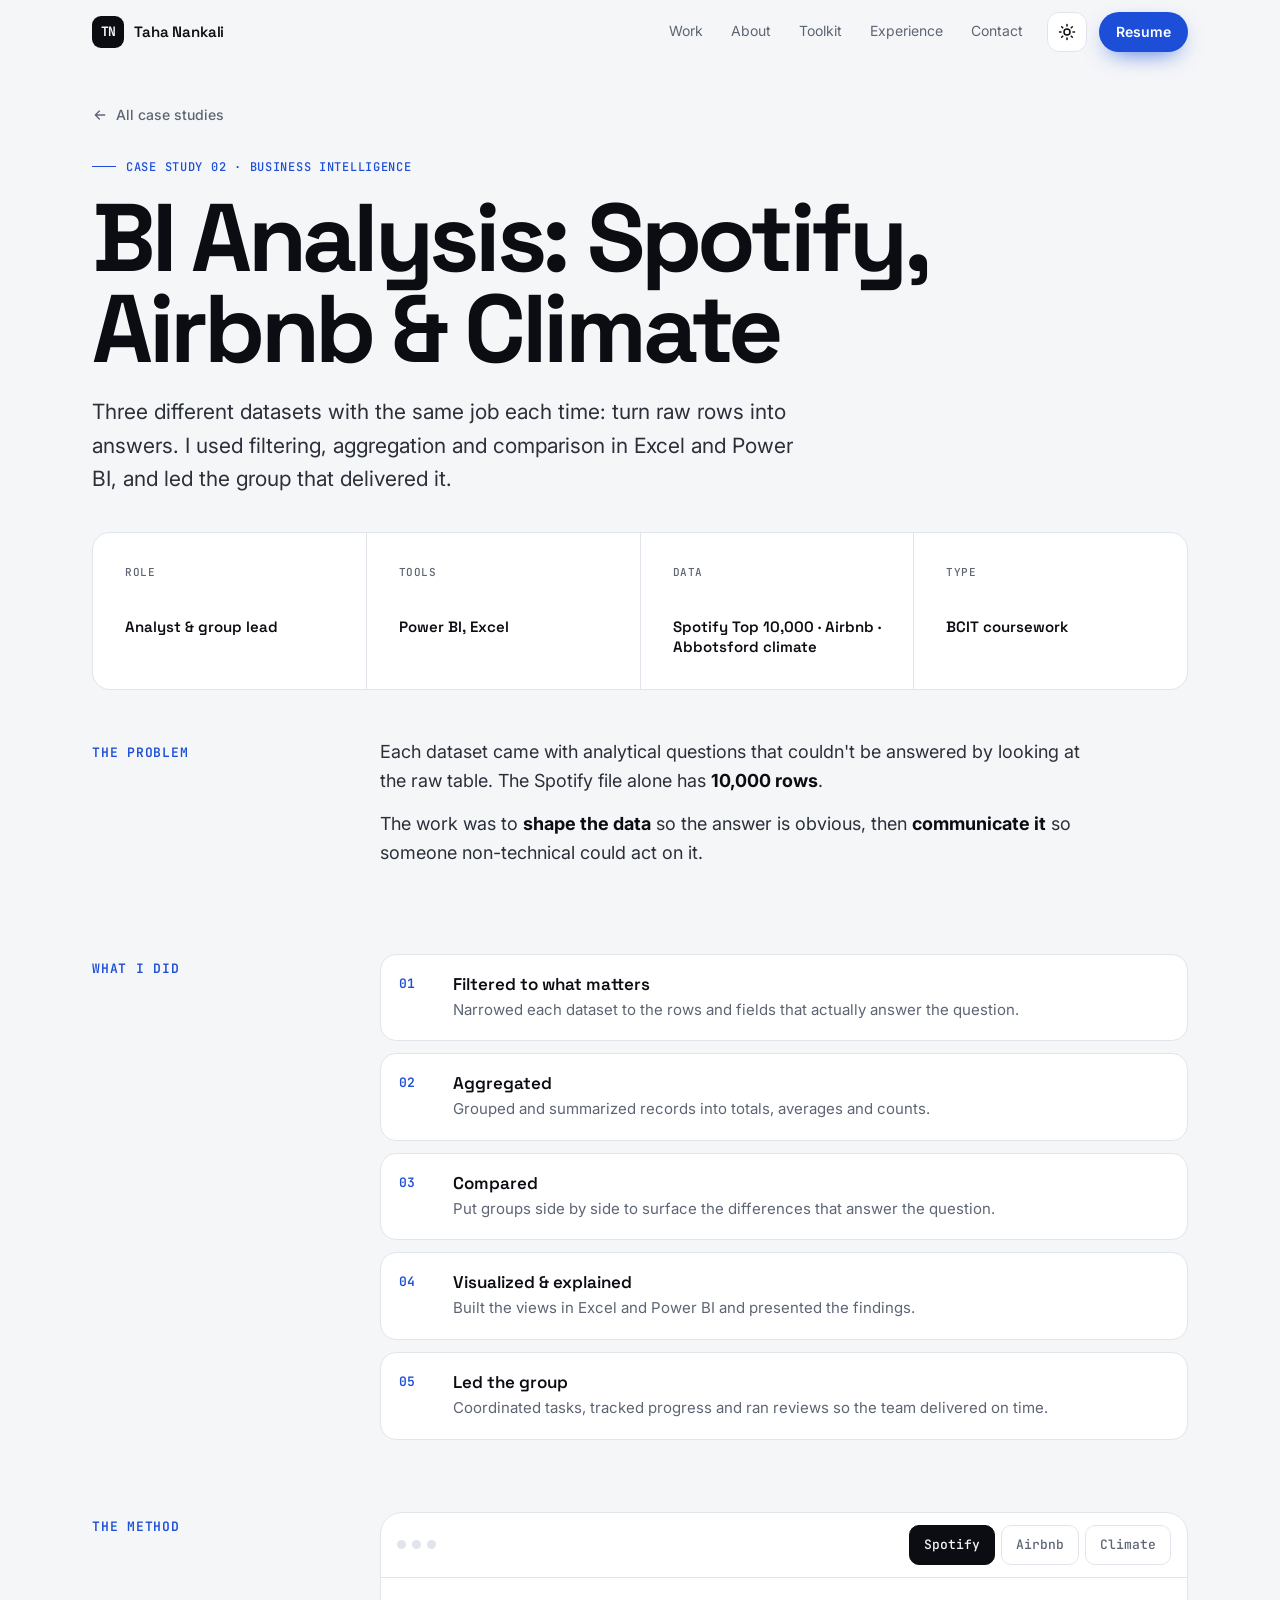
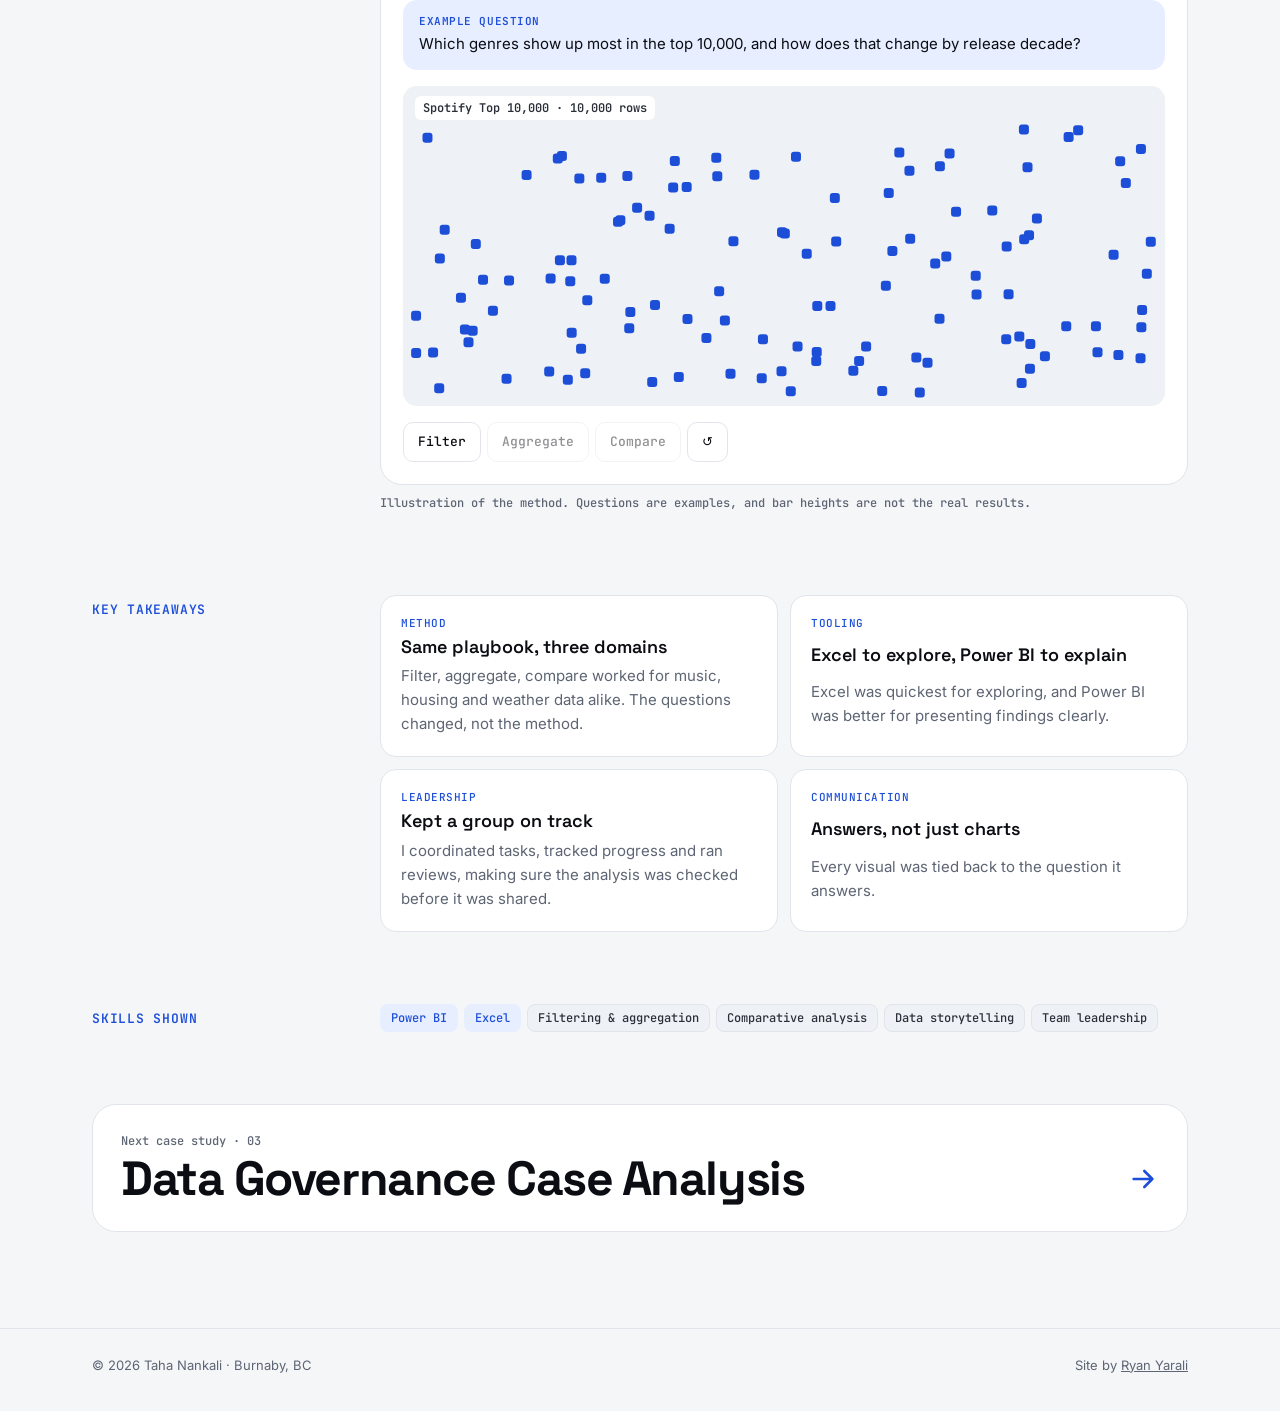
==== projects/bi-analysis.html @ 1b4237b8 "Taha Nankali portfolio: home, three case studies with interactive labs, light/dark theme" ====
<!doctype html>
<html lang="en">
<head>
<meta charset="utf-8">
<meta name="viewport" content="width=device-width, initial-scale=1, viewport-fit=cover">
<meta name="color-scheme" content="light dark">
<script>
  document.documentElement.classList.add('js');
  try { document.querySelector('meta[name="color-scheme"]').content = localStorage.getItem('color-scheme') ?? 'light dark'; } catch {}
</script>
<title>BI Analysis: Spotify, Airbnb &amp; Climate · Taha Nankali</title>
<meta name="description" content="Case study: answering analytical questions across Spotify Top 10,000, Airbnb and climate datasets with Excel and Power BI.">
<meta property="og:title" content="BI Analysis: Spotify, Airbnb &amp; Climate · Taha Nankali">
<meta property="og:description" content="Power BI + Excel case study: filter, aggregate, compare across three datasets.">
<meta name="theme-color" media="(prefers-color-scheme: light)" content="#f5f6f8">
<meta name="theme-color" media="(prefers-color-scheme: dark)" content="#090b10">
<link rel="icon" href="../favicon.svg" type="image/svg+xml">
<link rel="preconnect" href="https://fonts.googleapis.com">
<link rel="preconnect" href="https://fonts.gstatic.com" crossorigin>
<link href="https://fonts.googleapis.com/css2?family=Inter:wght@400;500;600&family=JetBrains+Mono:wght@400;500;600&family=Space+Grotesk:wght@500;600;700&display=swap" rel="stylesheet">
<link rel="stylesheet" href="../assets/css/site.css">
</head>
<body>
<a class="skip" href="#main">Skip to content</a>
<header class="nav">
  <div class="wrap">
    <a class="brand" href="../" aria-label="Taha Nankali, home"><span class="brand-mark">TN</span><span>Taha Nankali</span></a>
    <ul class="nav-links">
      <li><a href="../#work">Work</a></li><li><a href="../#about">About</a></li><li><a href="../#toolkit">Toolkit</a></li><li><a href="../#experience">Experience</a></li><li><a href="../#contact">Contact</a></li>
    </ul>
    <button class="icon-btn theme-toggle" type="button" aria-label="Switch between light and dark theme">
      <svg class="sun" viewBox="0 0 24 24" fill="none" stroke="currentColor" stroke-width="2" stroke-linecap="round" aria-hidden="true"><circle cx="12" cy="12" r="4"/><path d="M12 2v2M12 20v2M4.9 4.9l1.4 1.4M17.7 17.7l1.4 1.4M2 12h2M20 12h2M4.9 19.1l1.4-1.4M17.7 6.3l1.4-1.4"/></svg>
      <svg class="moon" viewBox="0 0 24 24" fill="none" stroke="currentColor" stroke-width="2" stroke-linecap="round" stroke-linejoin="round" aria-hidden="true"><path d="M20.5 14.5A8.5 8.5 0 0 1 9.5 3.5a8.5 8.5 0 1 0 11 11z"/></svg>
    </button>
    <a class="btn btn-primary btn-sm" href="../assets/Taha-Nankali-Resume.pdf" target="_blank" rel="noopener">Resume</a>
    <button class="icon-btn menu-btn" type="button" aria-expanded="false" aria-controls="mobile-menu" aria-label="Open menu"><span class="burger"><span></span><span></span></span></button>
  </div>
</header>
<nav class="mobile-menu" id="mobile-menu" aria-label="Mobile">
  <a href="../#work">Work <small>01</small></a><a href="../#about">About <small>02</small></a><a href="../#toolkit">Toolkit <small>03</small></a><a href="../#experience">Experience <small>04</small></a><a href="../#contact">Contact <small>05</small></a>
  <a class="btn btn-primary" href="../assets/Taha-Nankali-Resume.pdf" target="_blank" rel="noopener">Download resume</a>
</nav>

<main id="main">
  <section class="cs-hero">
    <div class="wrap">
      <a class="back" href="../#work"><svg viewBox="0 0 24 24" fill="none" stroke="currentColor" stroke-width="2" stroke-linecap="round" stroke-linejoin="round" aria-hidden="true"><path d="M19 12H5M11 18l-6-6 6-6"/></svg>All case studies</a>
      <div class="eyebrow" style="margin-top:28px">Case study 02 · Business intelligence</div>
      <h1>BI Analysis: Spotify, Airbnb &amp; Climate</h1>
      <p class="lead">Three different datasets with the same job each time: turn raw rows into answers. I used filtering, aggregation and comparison in Excel and Power BI, and led the group that delivered it.</p>
      <div class="meta">
        <div><div class="k">Role</div><div class="v">Analyst &amp; group lead</div></div>
        <div><div class="k">Tools</div><div class="v">Power BI, Excel</div></div>
        <div><div class="k">Data</div><div class="v">Spotify Top 10,000 · Airbnb · Abbotsford climate</div></div>
        <div><div class="k">Type</div><div class="v">BCIT coursework</div></div>
      </div>
    </div>
  </section>

  <div class="wrap cs-body">
    <div class="cs-block rv">
      <h2>The problem</h2>
      <div class="prose">
        <p>Each dataset came with analytical questions that couldn't be answered by looking at the raw table. The Spotify file alone has <strong>10,000 rows</strong>.</p>
        <p>The work was to <strong>shape the data</strong> so the answer is obvious, then <strong>communicate it</strong> so someone non-technical could act on it.</p>
      </div>
    </div>

    <div class="cs-block rv">
      <h2>What I did</h2>
      <ol class="did">
        <li><div><b>Filtered to what matters</b><span>Narrowed each dataset to the rows and fields that actually answer the question.</span></div></li>
        <li><div><b>Aggregated</b><span>Grouped and summarized records into totals, averages and counts.</span></div></li>
        <li><div><b>Compared</b><span>Put groups side by side to surface the differences that answer the question.</span></div></li>
        <li><div><b>Visualized &amp; explained</b><span>Built the views in Excel and Power BI and presented the findings.</span></div></li>
        <li><div><b>Led the group</b><span>Coordinated tasks, tracked progress and ran reviews so the team delivered on time.</span></div></li>
      </ol>
    </div>

    <div class="cs-block rv">
      <h2>The method</h2>
      <div>
        <div class="lab">
          <div class="lab-bar">
            <span class="dots" aria-hidden="true"><i></i><i></i><i></i></span>
            <div class="seg" role="tablist" aria-label="Dataset">
              <button type="button" role="tab" aria-selected="true" data-ds="0">Spotify</button>
              <button type="button" role="tab" aria-selected="false" data-ds="1">Airbnb</button>
              <button type="button" role="tab" aria-selected="false" data-ds="2">Climate</button>
            </div>
          </div>
          <div class="lab-body">
            <div class="q" id="question" aria-live="polite"></div>
            <div class="dotfield" id="field" role="img" aria-label="Illustration of rows being filtered, aggregated into groups and compared">
              <span class="count" id="count"></span>
              <div class="lbls" id="lbls"></div>
            </div>
            <div style="display:flex;justify-content:space-between;gap:12px;flex-wrap:wrap;align-items:center">
              <div class="seg" role="group" aria-label="Operation">
                <button type="button" data-op="filter">Filter</button>
                <button type="button" data-op="aggregate" disabled>Aggregate</button>
                <button type="button" data-op="compare" disabled>Compare</button>
                <button type="button" data-op="reset" aria-label="Reset">↺</button>
              </div>
              <div class="legend" id="legend" hidden><span><i></i><span id="lg-a"></span></span><span><i class="b"></i><span id="lg-b"></span></span></div>
            </div>
          </div>
        </div>
        <p class="caption">Illustration of the method. Questions are examples, and bar heights are not the real results.</p>
      </div>
    </div>

    <div class="cs-block rv">
      <h2>Key takeaways</h2>
      <div class="findings">
        <div class="finding"><span class="k">Method</span><b>Same playbook, three domains</b><span>Filter, aggregate, compare worked for music, housing and weather data alike. The questions changed, not the method.</span></div>
        <div class="finding"><span class="k">Tooling</span><b>Excel to explore, Power BI to explain</b><span>Excel was quickest for exploring, and Power BI was better for presenting findings clearly.</span></div>
        <div class="finding"><span class="k">Leadership</span><b>Kept a group on track</b><span>I coordinated tasks, tracked progress and ran reviews, making sure the analysis was checked before it was shared.</span></div>
        <div class="finding"><span class="k">Communication</span><b>Answers, not just charts</b><span>Every visual was tied back to the question it answers.</span></div>
      </div>
    </div>

    <!-- Screenshots: drop images in assets/img/ and uncomment.
    <div class="cs-block rv">
      <h2>Visuals</h2>
      <div class="gallery">
        <figure><img src="../assets/img/bi-spotify.png" alt="Power BI report page for the Spotify dataset" loading="lazy" width="1600" height="1000"><figcaption>Spotify Top 10,000 · Power BI</figcaption></figure>
      </div>
    </div> -->

    <div class="cs-block rv">
      <h2>Skills shown</h2>
      <ul class="chips"><li class="chip acc">Power BI</li><li class="chip acc">Excel</li><li class="chip">Filtering &amp; aggregation</li><li class="chip">Comparative analysis</li><li class="chip">Data storytelling</li><li class="chip">Team leadership</li></ul>
    </div>

    <a class="next rv" href="data-governance.html">
      <span class="k">Next case study · 03</span>
      <b>Data Governance Case Analysis <svg viewBox="0 0 24 24" fill="none" stroke="currentColor" stroke-width="2" stroke-linecap="round" stroke-linejoin="round" aria-hidden="true"><path d="M5 12h14M13 6l6 6-6 6"/></svg></b>
    </a>
  </div>
</main>

<footer class="foot">
  <div class="wrap"><span>© <span data-year>2026</span> Taha Nankali · Burnaby, BC</span><span>Site by <a href="https://ryanyarali.com" target="_blank" rel="noopener">Ryan Yarali</a></span></div>
</footer>
<div class="toast" role="status" aria-live="polite"></div>
<script src="../assets/js/site.js" defer></script>
<script src="../assets/js/lab-bi.js" defer></script>
</body>
</html>
---- assets/css/site.css ----
/* ============================================================
   Taha Nankali — portfolio
   Tokens use light-dark(); the theme toggle only rewrites
   <meta name="color-scheme">, which the :root rules below follow.
   ============================================================ */

:root {
  color-scheme: light dark;
  &:has(> head > meta[name="color-scheme"][content="dark"]) { color-scheme: dark; }
  &:has(> head > meta[name="color-scheme"][content="light"]) { color-scheme: light; }

  --bg:        light-dark(#f5f6f8, #090b10);
  --surface:   light-dark(#ffffff, #10131a);
  --surface-2: light-dark(#eef1f5, #161a23);
  --line:      light-dark(#e1e5eb, #222836);
  --ink:       light-dark(#0b0d12, #eef1f6);
  --ink-2:     light-dark(#2a2f3a, #c9cfda);
  --mute:      light-dark(#5d6574, #8b94a6);
  --acc:       light-dark(#1d4ed8, #5b9dff);
  --acc-2:     light-dark(#3b82f6, #8fbaff);
  --acc-soft:  light-dark(#e7eeff, #111f3a);
  --acc-ink:   light-dark(#ffffff, #05101f);
  --good:      light-dark(#15803d, #4ade80);
  --good-soft: light-dark(#e8f7ee, #0f2a1a);
  --bad:       light-dark(#c9353b, #ff7b7b);
  --bad-soft:  light-dark(#fdecec, #2d1416);
  --shadow:    light-dark(0 1px 2px rgb(16 24 40 / .05), 0 1px 2px rgb(0 0 0 / .4));
  --shadow-lg: light-dark(0 24px 60px -24px rgb(16 24 40 / .25), 0 24px 60px -24px rgb(0 0 0 / .7));

  --f-display: "Space Grotesk", "Inter", system-ui, sans-serif;
  --f-body: "Inter", system-ui, sans-serif;
  --f-mono: "JetBrains Mono", ui-monospace, SFMono-Regular, Menlo, monospace;

  --gutter: 16px;
  --max: 1160px;
  --radius: 18px;
  --ease: cubic-bezier(.2, .8, .2, 1);
  --nav-h: 64px;
}
@media (min-width: 760px) { :root { --gutter: 32px; } }

/* Reduced motion: each animation can opt into a calmer version via --animation-reduced */
@property --animation-reduced { syntax: "*"; inherits: false; initial-value: none; }
@media (prefers-reduced-motion: reduce) {
  * { animation: var(--animation-reduced) !important; }
}

*, *::before, *::after { box-sizing: border-box; }
html { -webkit-text-size-adjust: 100%; scroll-padding-top: calc(var(--nav-h) + 16px); }
@media (prefers-reduced-motion: no-preference) { html { scroll-behavior: smooth; } }
body {
  margin: 0; background: var(--bg); color: var(--ink);
  font: 400 16px/1.6 var(--f-body);
  -webkit-font-smoothing: antialiased; text-rendering: optimizeLegibility;
  overflow-x: clip;
}
img, svg { display: block; max-width: 100%; }
a { color: inherit; }
button { font: inherit; color: inherit; }
:focus-visible { outline: 2px solid var(--acc); outline-offset: 3px; border-radius: 6px; }
::selection { background: var(--acc); color: var(--acc-ink); }
.sr-only { position: absolute; width: 1px; height: 1px; overflow: hidden; clip-path: inset(50%); white-space: nowrap; }
.skip { position: absolute; left: 16px; top: -60px; z-index: 200; padding: 10px 16px; border-radius: 10px; background: var(--acc); color: var(--acc-ink); font-weight: 600; text-decoration: none; }
.skip:focus { top: 12px; }

.wrap { width: 100%; max-width: var(--max); margin-inline: auto; padding-inline: var(--gutter); }
.mono { font-family: var(--f-mono); }

/* ---------- Nav ---------- */
.nav {
  position: sticky; top: 0; z-index: 100; height: var(--nav-h);
  background: color-mix(in srgb, var(--bg) 78%, transparent);
  -webkit-backdrop-filter: saturate(1.4) blur(14px); backdrop-filter: saturate(1.4) blur(14px);
  border-bottom: 1px solid transparent; transition: border-color .3s;
}
.nav.scrolled { border-bottom-color: var(--line); }
.nav .wrap { height: 100%; display: flex; align-items: center; gap: 12px; }
.brand { display: flex; align-items: center; gap: 10px; text-decoration: none; font: 600 15px var(--f-display); letter-spacing: -.01em; margin-right: auto; }
.brand-mark { width: 32px; height: 32px; border-radius: 9px; display: grid; place-items: center; background: var(--ink); color: var(--bg); font: 700 13px var(--f-mono); letter-spacing: -.04em; }
.nav-links { display: none; gap: 4px; list-style: none; margin: 0; padding: 0; }
.nav-links a { display: block; padding: 8px 12px; border-radius: 10px; text-decoration: none; font-size: 14px; color: var(--mute); transition: color .2s, background .2s; }
.nav-links a:hover, .nav-links a.active { color: var(--ink); background: var(--surface-2); }
@media (min-width: 900px) { .nav-links { display: flex; } }

.icon-btn { width: 40px; height: 40px; border-radius: 12px; border: 1px solid var(--line); background: var(--surface); display: grid; place-items: center; cursor: pointer; transition: background .2s, border-color .2s, transform .15s; }
.icon-btn:hover { background: var(--surface-2); }
.icon-btn:active { transform: scale(.94); }
.icon-btn svg { width: 18px; height: 18px; }
/* Theme toggle: show the icon of the scheme currently rendered */
.theme-toggle .moon { display: none; }
@media (prefers-color-scheme: dark) {
  :root:not(:has(> head > meta[name="color-scheme"][content="light"])) .theme-toggle .sun { display: none; }
  :root:not(:has(> head > meta[name="color-scheme"][content="light"])) .theme-toggle .moon { display: block; }
}
:root:has(> head > meta[name="color-scheme"][content="dark"]) .theme-toggle .sun { display: none; }
:root:has(> head > meta[name="color-scheme"][content="dark"]) .theme-toggle .moon { display: block; }

.menu-btn { display: grid; }
@media (min-width: 900px) { .menu-btn { display: none; } }
.menu-btn .burger { display: grid; gap: 4px; }
.menu-btn .burger span { display: block; width: 16px; height: 1.5px; background: currentColor; border-radius: 2px; transition: transform .35s var(--ease); }
.nav[data-open] .menu-btn .burger span:first-child { transform: translateY(2.75px) rotate(45deg); }
.nav[data-open] .menu-btn .burger span:last-child { transform: translateY(-2.75px) rotate(-45deg); }

.mobile-menu {
  position: fixed; inset: var(--nav-h) 0 0 0; z-index: 99; background: var(--bg);
  padding: 24px var(--gutter) 40px; display: flex; flex-direction: column; gap: 4px;
  opacity: 0; visibility: hidden; transform: translateY(-8px);
  transition: opacity .3s var(--ease), transform .35s var(--ease), visibility 0s .35s;
}
.nav[data-open] + .mobile-menu { opacity: 1; visibility: visible; transform: none; transition: opacity .3s var(--ease), transform .35s var(--ease); }
.mobile-menu a { font: 600 34px/1.15 var(--f-display); letter-spacing: -.02em; text-decoration: none; padding: 8px 0; border-bottom: 1px solid var(--line); display: flex; justify-content: space-between; align-items: baseline; }
.mobile-menu a small { font: 500 12px var(--f-mono); color: var(--mute); }
.mobile-menu .btn { margin-top: 24px; font: 600 16px var(--f-body); justify-content: center; border-bottom: 0; }
@media (min-width: 900px) { .mobile-menu { display: none; } }

/* ---------- Buttons & chips ---------- */
.btn {
  display: inline-flex; align-items: center; justify-content: center; gap: 8px;
  min-height: 48px; padding: 0 20px; border-radius: 999px; border: 1px solid transparent;
  font: 600 15px var(--f-body); text-decoration: none; cursor: pointer; white-space: nowrap;
  transition: transform .2s var(--ease), background .2s, border-color .2s, box-shadow .3s;
}
.btn:active { transform: scale(.97); }
.btn svg { width: 16px; height: 16px; transition: transform .3s var(--ease); }
.btn:hover svg { transform: translateX(3px); }
.btn-primary { background: var(--acc); color: var(--acc-ink); box-shadow: 0 8px 24px -10px var(--acc); }
.btn-primary:hover { box-shadow: 0 12px 30px -10px var(--acc); }
.btn-ghost { background: var(--surface); border-color: var(--line); color: var(--ink); }
.btn-ghost:hover { border-color: var(--ink-2); }
.btn-sm { min-height: 40px; padding: 0 16px; font-size: 14px; }
.nav .btn-sm { display: none; }
@media (min-width: 560px) { .nav .btn-sm { display: inline-flex; } }

.chips { display: flex; flex-wrap: wrap; gap: 6px; list-style: none; margin: 0; padding: 0; }
.chip { font: 500 12px/1 var(--f-mono); padding: 7px 10px; border-radius: 8px; background: var(--surface-2); color: var(--ink-2); border: 1px solid var(--line); }
.chip.acc { background: var(--acc-soft); color: var(--acc); border-color: transparent; }

.pill { display: inline-flex; align-items: center; gap: 8px; padding: 6px 12px 6px 10px; border-radius: 999px; border: 1px solid var(--line); background: var(--surface); font: 500 13px var(--f-body); color: var(--ink-2); }
.pulse { width: 8px; height: 8px; border-radius: 50%; background: var(--good); box-shadow: 0 0 0 0 color-mix(in srgb, var(--good) 60%, transparent); animation: pulse 2s infinite; }
@keyframes pulse { to { box-shadow: 0 0 0 9px transparent; } }

/* ---------- Sections ---------- */
section { position: relative; }
.section { padding-block: 88px; }
@media (min-width: 760px) { .section { padding-block: 128px; } }
.sec-head { display: grid; gap: 14px; margin-bottom: 40px; }
@media (min-width: 900px) { .sec-head { grid-template-columns: 1fr 1.4fr; align-items: end; margin-bottom: 56px; } }
.eyebrow { font: 500 12px var(--f-mono); color: var(--acc); letter-spacing: .06em; text-transform: uppercase; display: flex; gap: 10px; align-items: center; }
.eyebrow::before { content: ""; width: 24px; height: 1px; background: currentColor; }
h2.title { margin: 6px 0 0; font: 700 clamp(36px, 8.5vw, 72px)/.95 var(--f-display); letter-spacing: -.04em; }
.sec-head p { margin: 0; color: var(--mute); max-width: 52ch; font-size: 17px; }

/* Reveal on scroll (JS adds .in). Uses an animation (not a transition)
   so elements keep their own hover transitions afterwards. */
.js .rv:not(.in) { opacity: 0; }
.rv.in { animation: reveal .9s var(--ease) backwards; animation-delay: calc(var(--d, 0) * 90ms); --animation-reduced: fade-in .3s backwards; }
@keyframes reveal { from { opacity: 0; translate: 0 22px; } }

/* ---------- Hero ---------- */
.hero { padding-top: 48px; padding-bottom: 40px; overflow: clip; }
@media (min-width: 760px) { .hero { padding-top: 72px; } }
.hero-bg { position: absolute; inset: 0; z-index: -1; pointer-events: none; }
.hero-bg .grid {
  position: absolute; inset: 0;
  background-image: linear-gradient(var(--line) 1px, transparent 1px), linear-gradient(90deg, var(--line) 1px, transparent 1px);
  background-size: 56px 56px; opacity: .55;
  mask-image: radial-gradient(ellipse 70% 60% at 70% 30%, #000 20%, transparent 75%);
}
.hero-bg .glow {
  position: absolute; width: 560px; height: 560px; left: var(--gx, 70%); top: var(--gy, 20%); translate: -50% -50%;
  border-radius: 50%; background: radial-gradient(circle, color-mix(in srgb, var(--acc) 26%, transparent), transparent 65%);
  filter: blur(10px); transition: left .8s var(--ease), top .8s var(--ease);
}
.hero-grid { display: grid; gap: 40px; align-items: center; }
@media (min-width: 1000px) { .hero-grid { grid-template-columns: 1.35fr 1fr; gap: 48px; } }
.hero h1 { margin: 22px 0 0; font: 700 clamp(68px, 19vw, 168px)/.84 var(--f-display); letter-spacing: -.055em; }
.hero h1 .ln { display: block; overflow: clip; padding-bottom: .05em; }
.hero h1 .ch { display: inline-block; translate: 0 105%; animation: rise 1s var(--ease) forwards; animation-delay: calc(120ms + var(--i) * 45ms); --animation-reduced: fade-in .4s forwards; }
.hero h1 .ln + .ln { color: transparent; -webkit-text-stroke: 1.5px var(--ink); }
@media (min-width: 760px) { .hero h1 .ln + .ln { -webkit-text-stroke-width: 2px; } }
@keyframes rise { to { translate: 0 0; } }
@keyframes fade-in { from { opacity: 0; translate: 0 0; } to { opacity: 1; translate: 0 0; } }
.hero-role { margin: 26px 0 0; font: 600 clamp(20px, 5vw, 28px)/1.2 var(--f-display); letter-spacing: -.02em; }
.hero-role .acc { color: var(--acc); }
.hero-sub { margin: 10px 0 0; color: var(--mute); max-width: 46ch; font-size: 17px; }
.hero-cta { display: flex; gap: 10px; flex-wrap: wrap; margin-top: 28px; }
.hero-cta .btn { flex: 1 1 auto; }
@media (min-width: 560px) { .hero-cta .btn { flex: 0 0 auto; } }
.fade-up { opacity: 0; animation: fade-up .9s var(--ease) forwards; animation-delay: var(--delay, .7s); --animation-reduced: fade-in .4s forwards; }
@keyframes fade-up { from { opacity: 0; translate: 0 14px; } to { opacity: 1; translate: 0 0; } }

/* Scroll-linked drift on the name (progressive enhancement) */
@supports (animation-timeline: scroll()) {
  @media (prefers-reduced-motion: no-preference) {
    .hero h1 { animation: drift linear both; animation-timeline: scroll(root); animation-range: 0 90vh; }
    @keyframes drift { to { translate: 0 -60px; opacity: .25; } }
  }
}

/* Hero mini dashboard (A) */
.dash {
  position: relative; background: var(--surface); border: 1px solid var(--line); border-radius: 22px;
  padding: 16px; box-shadow: var(--shadow-lg); display: grid; gap: 12px;
}
.dash-top { display: flex; justify-content: space-between; align-items: center; font: 500 12px var(--f-mono); color: var(--mute); }
.dash-top .dots { display: flex; gap: 6px; }
.dash-top .dots i { width: 9px; height: 9px; border-radius: 50%; background: var(--line); }
.dash-row { display: grid; grid-template-columns: 1fr 1fr; gap: 12px; }
.tile { background: var(--surface-2); border-radius: 14px; padding: 12px 14px; position: relative; overflow: hidden; }
.tile .k { font: 500 11px var(--f-mono); color: var(--mute); text-transform: uppercase; letter-spacing: .04em; }
.tile .v { font: 700 28px/1.1 var(--f-display); letter-spacing: -.03em; margin-top: 4px; }
.tile .v small { font-size: 16px; color: var(--acc); }
.spark { position: absolute; right: 10px; top: 12px; width: 52px; height: 20px; }
.spark path { fill: none; stroke: var(--acc); stroke-width: 2; stroke-linecap: round; stroke-dasharray: 90; stroke-dashoffset: 90; }
.in .spark path, .spark.in path { transition: stroke-dashoffset 1.4s .4s var(--ease); stroke-dashoffset: 0; }
.dash-chart { background: var(--surface-2); border-radius: 14px; padding: 12px 14px; }
.dash-chart .k { font: 500 11px var(--f-mono); color: var(--mute); text-transform: uppercase; letter-spacing: .04em; display: flex; justify-content: space-between; }
.bars { display: flex; align-items: flex-end; gap: 6px; height: 92px; margin-top: 10px; }
.bars i { flex: 1; height: 4%; border-radius: 5px 5px 2px 2px; background: color-mix(in srgb, var(--acc) 30%, var(--surface-2)); transition: height 1s var(--ease), background .3s; transition-delay: calc(var(--n) * 70ms + 300ms); }
.bars i:first-child { background: var(--acc); }
.in .bars i { height: var(--h); }
.bars i:hover { background: var(--acc-2); }
@media (max-width: 999px) { .dash { max-width: 460px; } }
@media (prefers-reduced-motion: no-preference) { @media (min-width: 1000px) { .dash { animation: fade-up .9s var(--ease) var(--delay) forwards, float 7s ease-in-out 2s infinite; } } }
@keyframes float { 50% { translate: 0 -10px; } }

/* KPI strip */
.kpis { display: grid; grid-template-columns: repeat(2, 1fr); gap: 1px; background: var(--line); border: 1px solid var(--line); border-radius: var(--radius); overflow: hidden; margin-top: 56px; }
@media (min-width: 760px) { .kpis { grid-template-columns: repeat(4, 1fr); margin-top: 72px; } }
.kpi { background: var(--surface); padding: 18px 16px; }
@media (min-width: 760px) { .kpi { padding: 24px; } }
.kpi .v { font: 700 clamp(32px, 7vw, 48px)/1 var(--f-display); letter-spacing: -.04em; font-variant-numeric: tabular-nums; }
.kpi .v small { font-size: .55em; color: var(--acc); margin-left: 2px; }
.kpi .l { color: var(--mute); font-size: 13px; margin-top: 8px; }

/* Marquee */
.marquee { border-block: 1px solid var(--line); background: var(--surface); overflow: clip; padding-block: 18px; }
.marquee-track { display: flex; width: max-content; animation: marquee 36s linear infinite; --animation-reduced: none; }
.marquee:hover .marquee-track { animation-play-state: paused; }
.marquee ul { display: flex; gap: 40px; padding: 0 20px; margin: 0; list-style: none; font: 500 clamp(18px, 4vw, 24px) var(--f-display); letter-spacing: -.01em; color: var(--ink-2); }
.marquee li { display: flex; align-items: center; gap: 40px; white-space: nowrap; }
.marquee li::after { content: ""; width: 7px; height: 7px; border-radius: 2px; background: var(--acc); rotate: 45deg; }
@keyframes marquee { to { translate: -50% 0; } }

/* ---------- About ---------- */
.about-grid { display: grid; gap: 40px; }
@media (min-width: 900px) { .about-grid { grid-template-columns: 1fr 2fr; gap: 64px; } }
.statement { margin: 0; font: 500 clamp(26px, 5.4vw, 46px)/1.18 var(--f-display); letter-spacing: -.025em; }
.statement .w { opacity: .16; transition: opacity .3s; }
.statement .w.on { opacity: 1; }
.statement .hl { color: var(--acc); }
.facts { display: grid; gap: 12px; margin-top: 40px; }
@media (min-width: 560px) { .facts { grid-template-columns: repeat(3, 1fr); } }
.fact { padding: 18px; border: 1px solid var(--line); border-radius: 16px; background: var(--surface); }
.fact .k { font: 500 11px var(--f-mono); text-transform: uppercase; letter-spacing: .05em; color: var(--mute); }
.fact .v { font: 600 17px/1.3 var(--f-display); margin-top: 6px; }
.about-aside { display: grid; gap: 16px; align-content: start; }
.portrait {
  aspect-ratio: 4 / 5; border-radius: 22px; overflow: hidden; position: relative;
  background: radial-gradient(120% 90% at 20% 10%, color-mix(in srgb, var(--acc) 35%, var(--surface-2)), var(--surface-2) 60%);
  border: 1px solid var(--line); display: grid; place-items: center; max-width: 360px;
}
.portrait img { width: 100%; height: 100%; object-fit: cover; }
.portrait .mono-mark { font: 700 96px/1 var(--f-display); letter-spacing: -.06em; color: var(--ink); opacity: .9; }
.portrait .tag { position: absolute; left: 12px; bottom: 12px; right: 12px; display: flex; justify-content: space-between; font: 500 11px var(--f-mono); color: var(--ink-2); background: color-mix(in srgb, var(--surface) 80%, transparent); -webkit-backdrop-filter: blur(8px); backdrop-filter: blur(8px); padding: 8px 10px; border-radius: 10px; }

/* ---------- Work ---------- */
.projects { display: grid; gap: 20px; }
.project {
  display: grid; gap: 0; border: 1px solid var(--line); border-radius: 24px; background: var(--surface);
  overflow: hidden; text-decoration: none; color: inherit; position: relative;
  transition: border-color .3s, box-shadow .4s var(--ease), translate .4s var(--ease);
}
@media (hover: hover) { .project:hover { border-color: color-mix(in srgb, var(--acc) 50%, var(--line)); box-shadow: var(--shadow-lg); translate: 0 -4px; } }
@media (min-width: 900px) { .project { grid-template-columns: 1.1fr 1fr; min-height: 440px; } .project:nth-child(even) .stage { order: 2; } }
.stage {
  position: relative; display: grid; place-items: center; padding: 32px 20px; min-height: 300px; overflow: hidden;
  background: radial-gradient(90% 80% at 50% 0%, color-mix(in srgb, var(--acc) 16%, var(--surface-2)), var(--surface-2) 70%);
  perspective: 1000px;
}
.device {
  width: min(100%, 420px); border-radius: 14px; background: var(--surface); border: 1px solid var(--line);
  box-shadow: var(--shadow-lg); overflow: hidden;
  transform: rotateX(var(--rx, 0deg)) rotateY(var(--ry, 0deg)); transition: transform .6s var(--ease);
}
.device-bar { display: flex; gap: 6px; padding: 10px 12px; border-bottom: 1px solid var(--line); align-items: center; }
.device-bar i { width: 8px; height: 8px; border-radius: 50%; background: var(--line); }
.device-bar span { margin-left: 8px; font: 500 11px var(--f-mono); color: var(--mute); overflow: hidden; text-overflow: ellipsis; white-space: nowrap; }
.device-body { padding: 14px; font: 500 11px var(--f-mono); }
.project-copy { padding: 24px 20px 26px; display: flex; flex-direction: column; gap: 14px; }
@media (min-width: 900px) { .project-copy { padding: 40px; justify-content: center; } }
.project .num { font: 500 12px var(--f-mono); color: var(--mute); display: flex; justify-content: space-between; }
.project h3 { margin: 0; font: 700 clamp(26px, 5vw, 36px)/1.05 var(--f-display); letter-spacing: -.03em; }
.project p { margin: 0; color: var(--mute); }
.project .more { margin-top: 6px; font-weight: 600; color: var(--acc); display: inline-flex; align-items: center; gap: 8px; }
.project .more svg { width: 16px; height: 16px; transition: translate .3s var(--ease); }
.project:hover .more svg { translate: 4px 0; }

/* Mini visuals inside the device mockups */
.mini-table { display: grid; gap: 4px; }
.mini-table div { display: grid; grid-template-columns: 1.1fr 1fr .8fr; gap: 6px; padding: 6px 8px; border-radius: 6px; background: var(--surface-2); color: var(--ink-2); transition: background .5s, color .5s; transition-delay: calc(var(--n) * 120ms); }
.mini-table div.h { background: transparent; color: var(--mute); }
.mini-table .bad { color: var(--bad); font-weight: 700; }
.project.in .mini-table div.dirty { background: var(--bad-soft); }
.mini-meter { margin-top: 10px; display: flex; align-items: center; gap: 8px; color: var(--mute); }
.mini-meter b { flex: 1; height: 6px; border-radius: 3px; background: var(--line); overflow: hidden; }
.mini-meter b i { display: block; height: 100%; width: 10%; background: var(--bad); transition: width 1.6s .6s var(--ease); }
.project.in .mini-meter b i { width: 62%; }
.mini-bi { display: grid; grid-template-columns: repeat(3, 1fr); gap: 8px; }
.mini-bi .t { background: var(--surface-2); border-radius: 8px; padding: 8px; }
.mini-bi .t b { display: block; font: 700 16px var(--f-display); color: var(--ink); }
.mini-bi .chart { grid-column: 1 / -1; display: flex; align-items: flex-end; gap: 5px; height: 110px; background: var(--surface-2); border-radius: 8px; padding: 10px; }
.mini-bi .chart i { flex: 1; height: 5%; background: var(--acc); border-radius: 3px 3px 0 0; opacity: .85; transition: height 1s var(--ease); transition-delay: calc(var(--n) * 60ms + 200ms); }
.mini-bi .chart i:nth-child(3n) { background: var(--ink-2); opacity: .5; }
.project.in .mini-bi .chart i { height: var(--h); }
.mini-raci { display: grid; grid-template-columns: 1.6fr repeat(4, 1fr); gap: 4px; text-align: center; }
.mini-raci span { padding: 7px 0; border-radius: 6px; background: var(--surface-2); }
.mini-raci span.r { text-align: left; padding-left: 8px; color: var(--mute); background: transparent; }
.mini-raci span.hd { background: transparent; color: var(--mute); }
.mini-raci .R, .mini-raci .A { color: var(--acc-ink); background: var(--acc); transform: scale(.6); opacity: 0; transition: transform .5s var(--ease), opacity .5s; transition-delay: calc(var(--n) * 80ms + 200ms); }
.mini-raci .A { background: var(--ink); color: var(--bg); }
.project.in .mini-raci .R, .project.in .mini-raci .A { transform: none; opacity: 1; }

/* ---------- Toolkit ---------- */
.tool-grid { display: grid; gap: 14px; }
@media (min-width: 760px) { .tool-grid { grid-template-columns: repeat(3, 1fr); } }
.tool-card { border: 1px solid var(--line); background: var(--surface); border-radius: 20px; padding: 22px; display: grid; gap: 16px; align-content: start; transition: border-color .3s, translate .4s var(--ease); }
@media (hover: hover) { .tool-card:hover { border-color: color-mix(in srgb, var(--acc) 45%, var(--line)); translate: 0 -3px; } }
.tool-card .ico { width: 44px; height: 44px; border-radius: 12px; background: var(--acc-soft); color: var(--acc); display: grid; place-items: center; }
.tool-card .ico svg { width: 22px; height: 22px; }
.tool-card h3 { margin: 0; font: 600 20px var(--f-display); letter-spacing: -.01em; }
.tool-card p { margin: -8px 0 0; color: var(--mute); font-size: 14px; }

.pipeline { margin-top: 20px; border: 1px solid var(--line); background: var(--surface); border-radius: 20px; padding: 22px; }
.pipeline-head { display: flex; justify-content: space-between; gap: 12px; align-items: baseline; flex-wrap: wrap; margin-bottom: 18px; }
.pipeline-head h3 { margin: 0; font: 600 20px var(--f-display); }
.pipeline-head span { font: 500 12px var(--f-mono); color: var(--mute); }
.steps { list-style: none; margin: 0; padding: 0; display: grid; gap: 0; position: relative; counter-reset: s; }
@media (min-width: 760px) { .steps { grid-template-columns: repeat(6, 1fr); } }
.steps li { position: relative; padding: 0 0 22px 36px; counter-increment: s; }
@media (min-width: 760px) { .steps li { padding: 34px 12px 0 0; } }
.steps li::before {
  content: counter(s, decimal-leading-zero); position: absolute; left: 0; top: 0; width: 24px; height: 24px; border-radius: 50%;
  display: grid; place-items: center; font: 600 10px var(--f-mono); background: var(--surface-2); color: var(--mute);
  border: 1px solid var(--line); transition: background .4s, color .4s, border-color .4s; transition-delay: calc(var(--n) * 160ms);
  z-index: 1;
}
.steps li::after { content: ""; position: absolute; left: 11.5px; top: 24px; bottom: 0; width: 1px; background: var(--line); }
@media (min-width: 760px) { .steps li::after { left: 24px; right: 0; top: 11.5px; bottom: auto; width: auto; height: 1px; } }
.steps li:last-child::after { display: none; }
.pipeline.in .steps li::before { background: var(--acc); color: var(--acc-ink); border-color: var(--acc); }
.steps b { display: block; font: 600 15px var(--f-display); }
.steps span { color: var(--mute); font-size: 13px; }

/* ---------- Experience ---------- */
.xp-layout { display: grid; gap: 20px; align-items: start; }
@media (min-width: 1000px) { .xp-layout { grid-template-columns: 1fr 1.5fr; } .xp-layout .journey { position: sticky; top: calc(var(--nav-h) + 20px); margin-bottom: 0; } }
.journey { border: 1px solid var(--line); background: var(--surface); border-radius: 20px; padding: 20px 16px 12px; margin-bottom: 20px; }
.journey-head { display: flex; justify-content: space-between; align-items: baseline; padding: 0 4px 6px; }
.journey-head b { font: 600 16px var(--f-display); }
.journey-head span { font: 500 12px var(--f-mono); color: var(--mute); }
.journey svg { width: 100%; height: auto; overflow: visible; }
.journey .gridl line { stroke: var(--line); }
.journey .area { fill: url(#jg); opacity: 0; transition: opacity 1s .9s; }
.journey .ln { fill: none; stroke: var(--acc); stroke-width: 3; stroke-linecap: round; stroke-linejoin: round; stroke-dasharray: 800; stroke-dashoffset: 800; }
.journey.in .ln { transition: stroke-dashoffset 1.8s var(--ease) .2s; stroke-dashoffset: 0; }
.journey.in .area { opacity: .5; }
.journey .pt { cursor: pointer; }
.journey .pt circle { fill: var(--surface); stroke: var(--acc); stroke-width: 3; transform-box: fill-box; transform-origin: center; scale: 0; transition: scale .5s cubic-bezier(.3, 1.6, .5, 1), fill .2s; }
.journey .pt .hit { fill: transparent; stroke: none; scale: 1; }
.journey.in .pt circle { scale: 1; }
.journey .pt.on circle:not(.hit) { fill: var(--acc); }
.journey .pt:focus-visible { outline: none; }
.journey .pt:focus-visible circle:not(.hit) { stroke-width: 5; }
.journey text { fill: var(--mute); font: 500 11px var(--f-mono); }
.journey .lbl { fill: var(--ink-2); font: 600 11px var(--f-body); }
.journey-tip { margin: 6px 4px 6px; padding: 12px 14px; border-radius: 12px; background: var(--surface-2); font-size: 14px; min-height: 48px; }
.journey-tip b { color: var(--acc); font-weight: 600; }

.xp { display: grid; gap: 14px; }
.job { border: 1px solid var(--line); background: var(--surface); border-radius: 20px; padding: 22px; display: grid; gap: 14px; transition: border-color .3s, box-shadow .3s; }
.job.hl { border-color: var(--acc); box-shadow: 0 0 0 3px var(--acc-soft); }
@media (min-width: 900px) { .job { grid-template-columns: 220px 1fr; gap: 32px; padding: 28px; } }
.job .when { font: 500 13px var(--f-mono); color: var(--mute); }
.job .when b { display: block; color: var(--ink); font: 600 13px var(--f-mono); margin-bottom: 2px; }
.job h3 { margin: 0; font: 700 22px/1.2 var(--f-display); letter-spacing: -.02em; }
.job h3 span { color: var(--mute); font-weight: 500; }
.job ul.pts { margin: 10px 0 0; padding: 0; list-style: none; display: grid; gap: 8px; color: var(--ink-2); }
.job ul.pts li { position: relative; padding-left: 20px; }
.job ul.pts li::before { content: ""; position: absolute; left: 2px; top: .68em; width: 8px; height: 2px; background: var(--acc); }
.job .transfer { margin-top: 16px; }
.job .transfer .k { font: 500 11px var(--f-mono); color: var(--mute); text-transform: uppercase; letter-spacing: .05em; margin-bottom: 8px; }

/* ---------- Education ---------- */
.edu-grid { display: grid; gap: 14px; }
@media (min-width: 900px) { .edu-grid { grid-template-columns: 1.4fr 1fr; } }
.card { border: 1px solid var(--line); background: var(--surface); border-radius: 20px; padding: 24px; }
.card h3 { margin: 0; font: 700 24px/1.15 var(--f-display); letter-spacing: -.02em; }
.card .sub { color: var(--mute); margin: 6px 0 0; }
.progress { margin-top: 26px; }
.progress-top { display: flex; justify-content: space-between; font: 500 12px var(--f-mono); color: var(--mute); margin-bottom: 8px; }
.progress-top b { color: var(--ink); }
.progress-track { height: 10px; border-radius: 5px; background: var(--surface-2); overflow: hidden; position: relative; }
.progress-track i { position: absolute; inset: 0 auto 0 0; width: 0; border-radius: 5px; background: linear-gradient(90deg, var(--acc-2), var(--acc)); transition: width 1.6s var(--ease); }
.course-list { margin-top: 22px; }
.course-list .k { font: 500 11px var(--f-mono); color: var(--mute); text-transform: uppercase; letter-spacing: .05em; margin-bottom: 8px; }
.extras { display: grid; gap: 14px; }
.extra { display: grid; grid-template-columns: 44px 1fr; gap: 14px; align-items: start; }
.extra .ico { width: 44px; height: 44px; border-radius: 12px; background: var(--surface-2); display: grid; place-items: center; color: var(--acc); }
.extra .ico svg { width: 20px; height: 20px; }
.extra b { display: block; font: 600 16px var(--f-display); }
.extra span { color: var(--mute); font-size: 14px; }

/* ---------- Resume + Contact ---------- */
.resume { display: grid; gap: 28px; align-items: center; border: 1px solid var(--line); background: var(--surface); border-radius: 24px; padding: 24px; overflow: hidden; }
@media (min-width: 900px) { .resume { grid-template-columns: 1fr 1.1fr; padding: 48px; gap: 48px; } }
.paper {
  background: #fff; color: #1b2433; border-radius: 10px; padding: 22px 20px; box-shadow: var(--shadow-lg);
  font: 400 7px/1.45 Georgia, "Times New Roman", serif; rotate: -3deg; max-width: 360px; margin-inline: auto; width: 100%;
  transition: rotate .6s var(--ease), scale .6s var(--ease);
}
.resume:hover .paper { rotate: 0deg; scale: 1.02; }
.paper h4 { margin: 0; font: 700 20px/1 Georgia, serif; color: #1f3a5f; letter-spacing: .02em; }
.paper .ln { height: 5px; border-radius: 2px; background: #e5e9f0; margin: 5px 0; }
.paper .hd { margin: 10px 0 4px; font: 700 8px Georgia, serif; color: #1f3a5f; }
.resume-copy h2 { margin: 6px 0 12px; }
.resume-copy p { color: var(--mute); margin: 0 0 24px; max-width: 46ch; }
.resume-copy .row { display: flex; gap: 10px; flex-wrap: wrap; }

.contact { text-align: center; padding-block: 104px 56px; }
.contact h2 { margin: 18px auto 0; font: 700 clamp(48px, 13vw, 128px)/.9 var(--f-display); letter-spacing: -.05em; }
.contact h2 .o { color: transparent; -webkit-text-stroke: 1.5px var(--ink); }
.contact p { color: var(--mute); max-width: 44ch; margin: 22px auto 30px; font-size: 17px; }
.email-row { display: inline-flex; align-items: center; gap: 6px; padding: 6px 6px 6px 18px; border-radius: 999px; border: 1px solid var(--line); background: var(--surface); max-width: 100%; }
.email-row a { font: 500 clamp(14px, 3.6vw, 17px) var(--f-mono); text-decoration: none; overflow: hidden; text-overflow: ellipsis; white-space: nowrap; }
.email-row button { flex: none; min-height: 40px; padding: 0 16px; border-radius: 999px; border: 0; background: var(--ink); color: var(--bg); font-weight: 600; font-size: 14px; cursor: pointer; transition: transform .15s; }
.email-row button:active { transform: scale(.95); }
.socials { display: flex; justify-content: center; gap: 10px; margin-top: 18px; flex-wrap: wrap; }

footer.foot { border-top: 1px solid var(--line); padding-block: 26px 36px; color: var(--mute); font-size: 13px; }
footer.foot .wrap { display: flex; justify-content: space-between; gap: 12px; flex-wrap: wrap; }
footer.foot a { color: var(--mute); }

.toast { position: fixed; left: 50%; bottom: 24px; z-index: 300; translate: -50% 30px; opacity: 0; background: var(--ink); color: var(--bg); padding: 12px 18px; border-radius: 999px; font-weight: 600; font-size: 14px; pointer-events: none; transition: opacity .3s, translate .4s var(--ease); }
.toast.show { opacity: 1; translate: -50% 0; }

/* ============================================================
   Case study pages
   ============================================================ */
.cs-hero { padding-top: 40px; padding-bottom: 48px; }
.back { display: inline-flex; align-items: center; gap: 8px; color: var(--mute); text-decoration: none; font-size: 14px; font-weight: 500; }
.back svg { width: 16px; height: 16px; transition: translate .3s var(--ease); }
.back:hover { color: var(--ink); }
.back:hover svg { translate: -3px 0; }
.cs-hero h1 { margin: 18px 0 0; font: 700 clamp(42px, 10vw, 96px)/.95 var(--f-display); letter-spacing: -.045em; max-width: 14ch; }
.cs-hero .lead { margin: 20px 0 0; font-size: clamp(17px, 2.6vw, 21px); color: var(--ink-2); max-width: 56ch; }
.meta { display: grid; grid-template-columns: repeat(2, 1fr); gap: 1px; background: var(--line); border: 1px solid var(--line); border-radius: 18px; overflow: hidden; margin-top: 36px; }
@media (min-width: 760px) { .meta { grid-template-columns: repeat(4, 1fr); } }
.meta div { background: var(--surface); padding: 16px; }
.meta .k { font: 500 11px var(--f-mono); color: var(--mute); text-transform: uppercase; letter-spacing: .05em; }
.meta .v { font: 600 15px/1.35 var(--f-display); margin-top: 6px; }

.cs-body { display: grid; gap: 72px; padding-bottom: 96px; }
.cs-block { display: grid; gap: 18px; }
@media (min-width: 900px) { .cs-block { grid-template-columns: 240px 1fr; gap: 48px; } }
.cs-block > h2 { margin: 0; font: 600 13px var(--f-mono); color: var(--acc); text-transform: uppercase; letter-spacing: .06em; padding-top: 6px; }
.cs-block .prose { font-size: 18px; color: var(--ink-2); max-width: 64ch; }
.cs-block .prose p { margin: 0 0 14px; }
.cs-block .prose strong { color: var(--ink); }
.did { list-style: none; margin: 0; padding: 0; display: grid; gap: 12px; counter-reset: d; }
.did li { counter-increment: d; display: grid; grid-template-columns: 40px 1fr; gap: 14px; padding: 18px; border: 1px solid var(--line); border-radius: 16px; background: var(--surface); }
.did li::before { content: counter(d, decimal-leading-zero); font: 600 13px var(--f-mono); color: var(--acc); padding-top: 2px; }
.did b { display: block; font: 600 17px var(--f-display); margin-bottom: 2px; }
.did span { color: var(--mute); font-size: 15px; }
.findings { display: grid; gap: 12px; }
@media (min-width: 760px) { .findings { grid-template-columns: repeat(2, 1fr); } }
.finding { padding: 20px; border-radius: 16px; background: var(--surface); border: 1px solid var(--line); display: grid; gap: 6px; }
.finding .k { font: 500 11px var(--f-mono); color: var(--acc); text-transform: uppercase; letter-spacing: .05em; }
.finding b { font: 600 18px/1.25 var(--f-display); }
.finding span { color: var(--mute); font-size: 15px; }
.full { grid-column: 1 / -1; }
.caption { font: 500 12px var(--f-mono); color: var(--mute); margin-top: 10px; }
.gallery { display: grid; gap: 14px; }
.gallery figure { margin: 0; border: 1px solid var(--line); border-radius: 16px; overflow: hidden; background: var(--surface); }
.gallery figcaption { padding: 10px 14px; font: 500 12px var(--f-mono); color: var(--mute); border-top: 1px solid var(--line); }

.next { display: grid; gap: 6px; padding: 28px; border-radius: 24px; border: 1px solid var(--line); background: var(--surface); text-decoration: none; transition: border-color .3s, translate .4s var(--ease); }
.next:hover { border-color: var(--acc); translate: 0 -3px; }
.next .k { font: 500 12px var(--f-mono); color: var(--mute); }
.next b { font: 700 clamp(28px, 6vw, 48px)/1 var(--f-display); letter-spacing: -.03em; display: flex; justify-content: space-between; align-items: center; gap: 12px; }
.next b svg { width: 32px; height: 32px; flex: none; color: var(--acc); transition: translate .3s var(--ease); }
.next:hover b svg { translate: 6px 0; }

/* ---------- Lab: shared interactive frame ---------- */
.lab { border: 1px solid var(--line); background: var(--surface); border-radius: 22px; overflow: hidden; box-shadow: var(--shadow); }
.lab-bar { display: flex; align-items: center; justify-content: space-between; gap: 10px; padding: 12px 16px; border-bottom: 1px solid var(--line); font: 500 12px var(--f-mono); color: var(--mute); flex-wrap: wrap; }
.lab-bar .dots { display: flex; gap: 6px; }
.lab-bar .dots i { width: 9px; height: 9px; border-radius: 50%; background: var(--line); }
.lab-body { padding: 16px; display: grid; gap: 16px; }
@media (min-width: 760px) { .lab-body { padding: 22px; } }
.seg { display: flex; gap: 6px; flex-wrap: wrap; }
.seg button { min-height: 40px; padding: 0 14px; border-radius: 10px; border: 1px solid var(--line); background: var(--surface); font: 500 13px var(--f-mono); cursor: pointer; transition: background .2s, color .2s, border-color .2s; }
.seg button:hover { border-color: var(--ink-2); }
.seg button[aria-pressed="true"], .seg button[aria-selected="true"] { background: var(--ink); color: var(--bg); border-color: var(--ink); }
.seg button:disabled { opacity: .45; cursor: default; }
.seg button[aria-pressed="true"]:disabled { opacity: 1; }

/* df.clean() lab */
.quality { display: flex; align-items: center; gap: 10px; }
.quality .meter { width: 110px; height: 8px; border-radius: 4px; background: var(--surface-2); overflow: hidden; }
.quality .meter i { display: block; height: 100%; width: 0; background: var(--bad); transition: width .6s var(--ease), background .4s; }
.quality b { color: var(--ink); font-variant-numeric: tabular-nums; min-width: 4ch; text-align: right; }
.tbl-wrap { overflow-x: auto; border: 1px solid var(--line); border-radius: 14px; -webkit-overflow-scrolling: touch; }
table.df { width: 100%; min-width: 620px; border-collapse: collapse; font: 500 12.5px var(--f-mono); }
table.df th { text-align: left; font-weight: 600; color: var(--mute); padding: 10px 12px; background: var(--surface-2); position: relative; white-space: nowrap; }
table.df td { padding: 9px 12px; border-top: 1px solid var(--line); white-space: nowrap; transition: background .45s, color .45s; }
table.df td.issue { background: var(--bad-soft); color: var(--bad); font-weight: 700; }
table.df td.fixed { background: var(--good-soft); color: var(--good); }
table.df tr.dupe td { background: var(--bad-soft); }
table.df tr.gone td { padding-block: 0; border-top-color: transparent; font-size: 0; line-height: 0; transition: padding .5s var(--ease), font-size .5s, line-height .5s; }
table.df .idx { color: var(--mute); width: 1%; }
.lab-split { display: grid; gap: 16px; }
@media (min-width: 900px) { .lab-split { grid-template-columns: 1.2fr 1fr; } }
.code { border-radius: 14px; background: light-dark(#0f1420, #05070b); color: #d7deea; padding: 14px 16px; font: 400 13px/1.7 var(--f-mono); overflow-x: auto; min-height: 150px; border: 1px solid var(--line); }
.code .c { color: #6b7790; } .code .k { color: #c792ea; } .code .f { color: #82aaff; } .code .s { color: #c3e88d; }
.code .caret::after { content: "▍"; color: #82aaff; animation: blink 1s steps(1) infinite; --animation-reduced: none; }
@keyframes blink { 50% { opacity: 0; } }
.issues { border: 1px solid var(--line); border-radius: 14px; padding: 14px 16px; }
.issues .k { font: 500 11px var(--f-mono); color: var(--mute); text-transform: uppercase; letter-spacing: .05em; display: flex; justify-content: space-between; }
.hbar { display: grid; grid-template-columns: 96px 1fr 28px; gap: 10px; align-items: center; font: 500 12px var(--f-mono); margin-top: 10px; }
.hbar .t { height: 10px; background: var(--surface-2); border-radius: 5px; overflow: hidden; }
.hbar .t i { display: block; height: 100%; width: 0; background: var(--bad); border-radius: 5px; transition: width .8s var(--ease), background .4s; }
.hbar b { text-align: right; font-variant-numeric: tabular-nums; }
.hbar.zero .t i { background: var(--good); }

/* BI lab: dots → bars */
.dotfield { position: relative; height: 260px; border-radius: 14px; background: var(--surface-2); overflow: hidden; }
@media (min-width: 760px) { .dotfield { height: 320px; } }
.dotfield i { position: absolute; left: 0; top: 0; width: 10px; height: 10px; border-radius: 3px; background: var(--acc); transition: transform .9s var(--ease), opacity .6s, background .5s, border-radius .6s; transition-delay: calc(var(--r) * 1ms); }
.dotfield i.out { opacity: .1; }
.dotfield i.b { background: var(--ink-2); }
.dotfield .lbls { position: absolute; left: 0; right: 0; bottom: 8px; display: flex; justify-content: space-around; font: 500 11px var(--f-mono); color: var(--mute); opacity: 0; transition: opacity .5s .4s; }
.dotfield.grouped .lbls { opacity: 1; }
.dotfield .count { position: absolute; left: 12px; top: 10px; font: 600 12px var(--f-mono); color: var(--ink-2); background: var(--surface); padding: 4px 8px; border-radius: 6px; }
.q { padding: 14px 16px; border-radius: 14px; background: var(--acc-soft); color: var(--ink); font-size: 15px; }
.q .k { font: 600 11px var(--f-mono); color: var(--acc); text-transform: uppercase; letter-spacing: .05em; display: block; margin-bottom: 4px; }
.legend[hidden] { display: none; }
.legend { display: flex; gap: 14px; flex-wrap: wrap; font: 500 12px var(--f-mono); color: var(--mute); }
.legend i { display: inline-block; width: 10px; height: 10px; border-radius: 3px; margin-right: 6px; vertical-align: -1px; background: var(--acc); }
.legend i.b { background: var(--ink-2); }

/* RACI lab */
table.raci { width: 100%; border-collapse: separate; border-spacing: 3px; font: 500 12px/1.3 var(--f-body); }
@media (min-width: 600px) { table.raci { border-spacing: 4px; font-size: 13px; } }
table.raci .short { display: none; }
@media (max-width: 599px) { table.raci .full { display: none; } table.raci .short { display: inline; } table.raci td span { height: 34px; } }
table.raci th { font: 600 11px var(--f-mono); color: var(--mute); padding: 6px 0; text-align: center; }
table.raci th button { all: unset; cursor: pointer; padding: 6px 5px; border-radius: 8px; display: inline-block; transition: background .2s, color .2s; }
table.raci th button:focus-visible { outline: 2px solid var(--acc); }
table.raci th button[aria-pressed="true"] { background: var(--ink); color: var(--bg); }
table.raci th.task, table.raci td.task { text-align: left; color: var(--ink-2); padding-right: 10px; }
table.raci td { text-align: center; }
table.raci td span { display: grid; place-items: center; height: 38px; border-radius: 10px; background: var(--surface-2); color: var(--mute); font: 700 13px var(--f-mono); transition: background .3s, color .3s, opacity .3s, transform .3s var(--ease); }
table.raci td span.R { background: var(--acc); color: var(--acc-ink); }
table.raci td span.A { background: var(--ink); color: var(--bg); }
table.raci td span.C { background: var(--acc-soft); color: var(--acc); }
table.raci.focus td span { opacity: .25; }
table.raci.focus td.on span { opacity: 1; transform: scale(1.04); }
.raci-key { display: grid; gap: 8px; grid-template-columns: repeat(2, 1fr); font-size: 13px; color: var(--mute); }
@media (min-width: 760px) { .raci-key { grid-template-columns: repeat(4, 1fr); } }
.raci-key b { display: inline-grid; place-items: center; width: 22px; height: 22px; border-radius: 6px; margin-right: 8px; font: 700 11px var(--f-mono); background: var(--surface-2); color: var(--mute); }
.raci-key .R b { background: var(--acc); color: var(--acc-ink); }
.raci-key .A b { background: var(--ink); color: var(--bg); }
.raci-key .C b { background: var(--acc-soft); color: var(--acc); }
.role-note { min-height: 48px; padding: 12px 14px; border-radius: 12px; background: var(--surface-2); font-size: 14px; color: var(--ink-2); }
.role-note b { color: var(--ink); }

.issue-list { display: grid; gap: 10px; }
@media (min-width: 760px) { .issue-list { grid-template-columns: repeat(2, 1fr); } }
.issue-card { all: unset; box-sizing: border-box; cursor: pointer; display: grid; gap: 4px; padding: 16px 18px; border-radius: 16px; border: 1px solid var(--line); background: var(--surface); transition: border-color .3s, background .3s; }
.issue-card:focus-visible { outline: 2px solid var(--acc); outline-offset: 2px; }
.issue-card b { font: 600 16px var(--f-display); display: flex; justify-content: space-between; gap: 10px; }
.issue-card b::after { content: "+"; color: var(--mute); font: 500 18px var(--f-mono); transition: rotate .3s var(--ease); }
.issue-card[aria-expanded="true"] { border-color: var(--acc); background: var(--acc-soft); }
.issue-card[aria-expanded="true"] b::after { rotate: 45deg; }
.issue-card .impact { display: grid; grid-template-rows: 0fr; transition: grid-template-rows .4s var(--ease); color: var(--ink-2); font-size: 14px; }
.issue-card .impact > span { overflow: hidden; }
.issue-card[aria-expanded="true"] .impact { grid-template-rows: 1fr; }
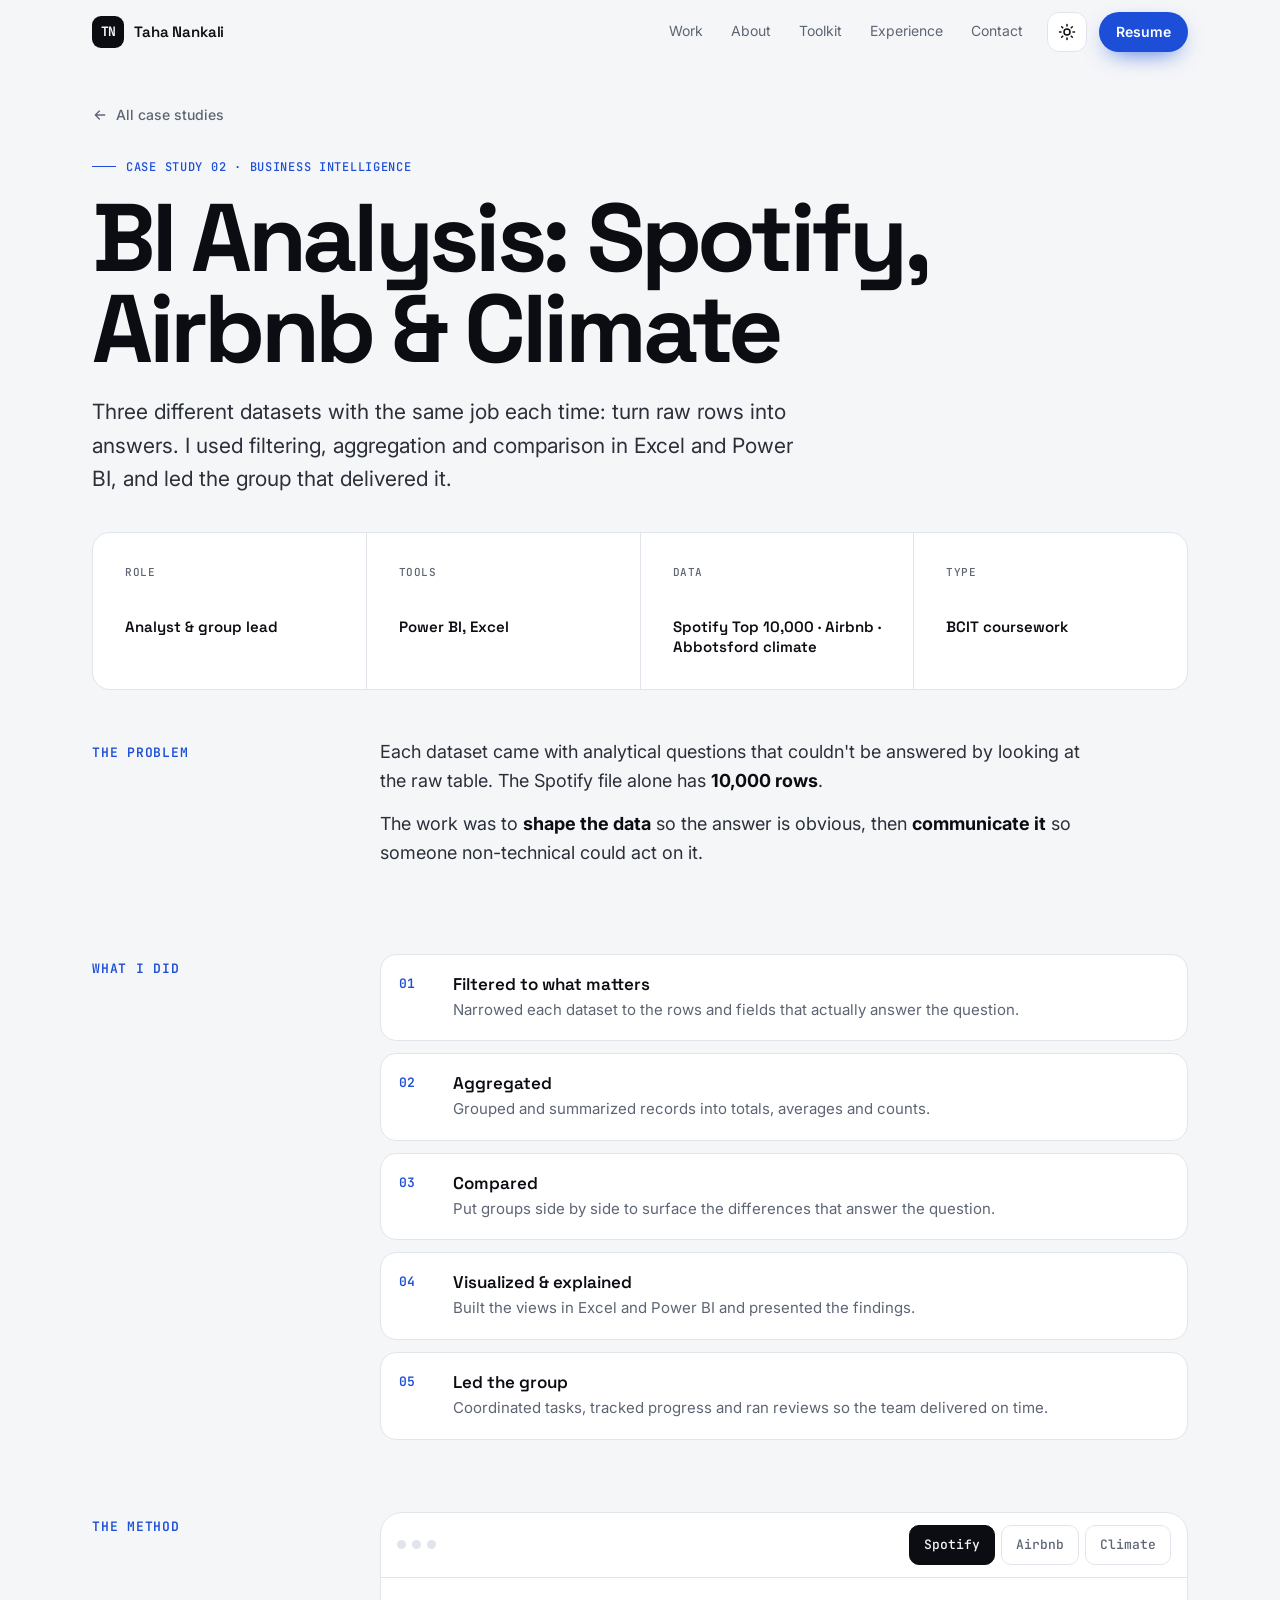
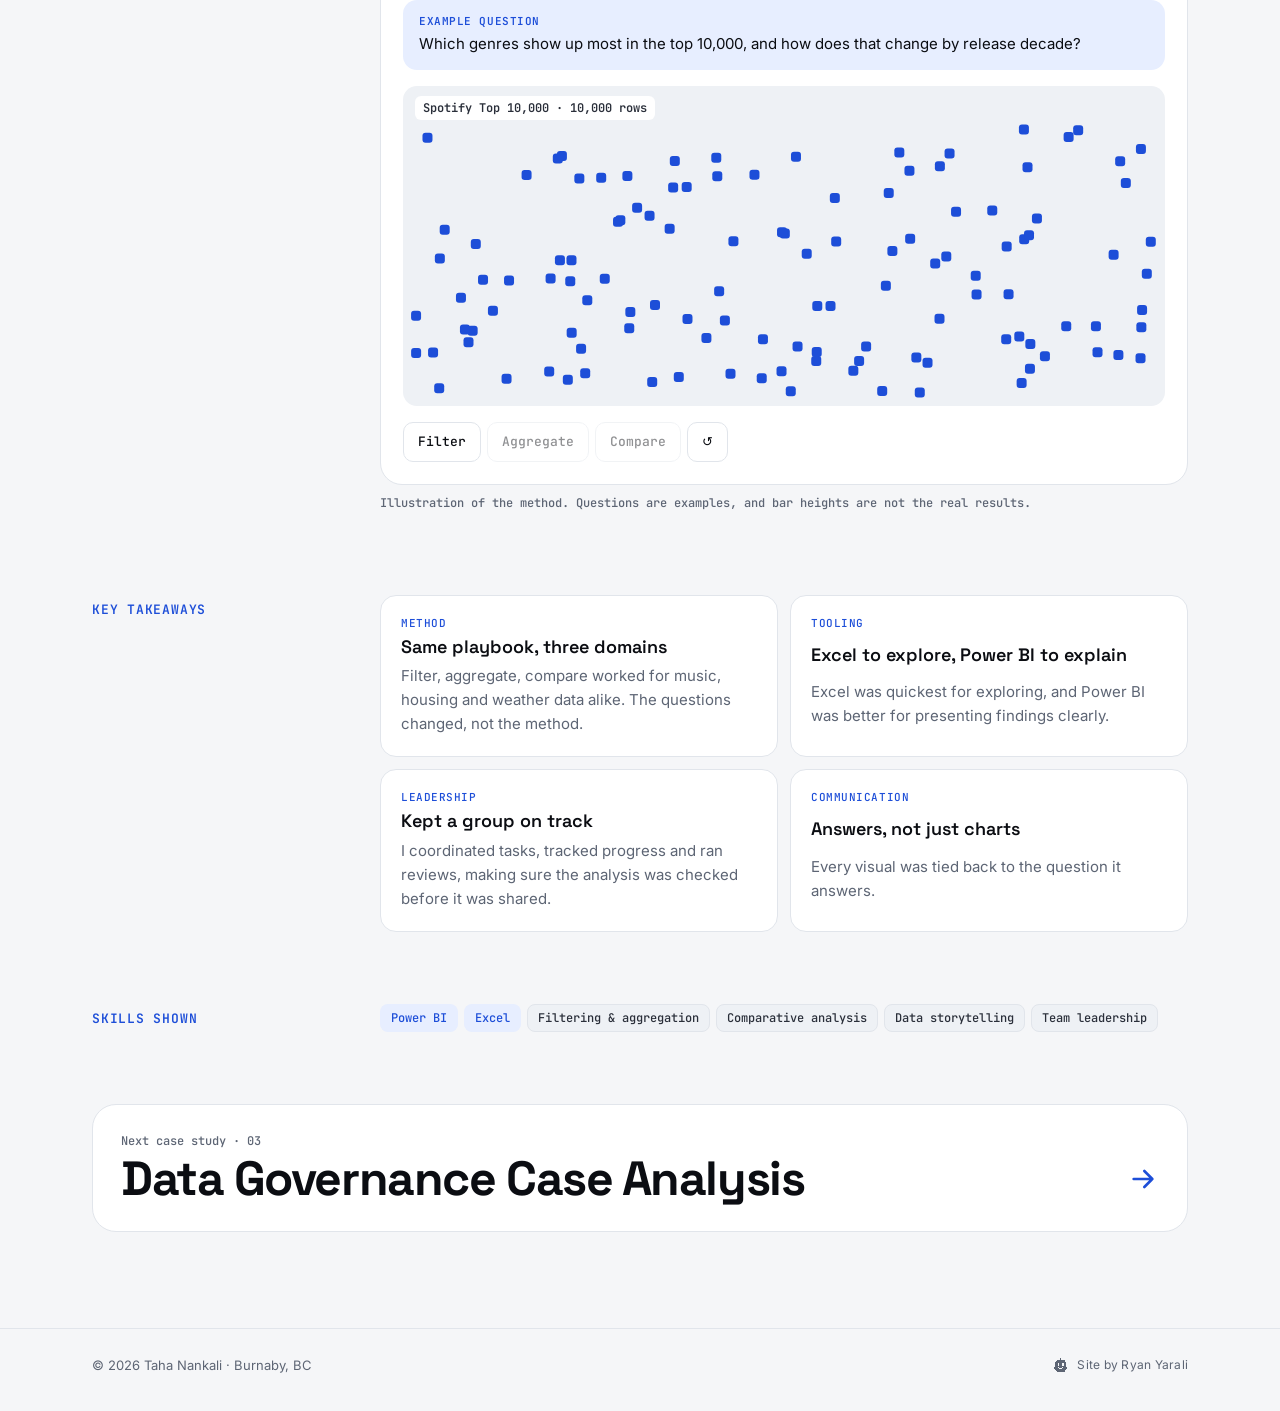
==== commit 7f9185ca: "Footer credit: quiet pixel Ping Replace the plain "Site by Ryan Yarali" link with the credit used on" ====
--- a/projects/bi-analysis.html
+++ b/projects/bi-analysis.html
@@ -3,6 +3,9 @@
 <head>
 <meta charset="utf-8">
 <meta name="viewport" content="width=device-width, initial-scale=1, viewport-fit=cover">
+<!-- Preview on ryanyarali.com only: keep it out of search. Remove this
+     tag when the site moves to Taha's own domain. -->
+<meta name="robots" content="noindex, nofollow" />
 <meta name="color-scheme" content="light dark">
 <script>
   document.documentElement.classList.add('js');
@@ -141,7 +144,7 @@
 </main>
 
 <footer class="foot">
-  <div class="wrap"><span>© <span data-year>2026</span> Taha Nankali · Burnaby, BC</span><span>Site by <a href="https://ryanyarali.com" target="_blank" rel="noopener">Ryan Yarali</a></span></div>
+  <div class="wrap"><span>© <span data-year>2026</span> Taha Nankali · Burnaby, BC</span><a class="ryc-link" href="https://ryanyarali.com/?ref=taha-portfolio" target="_blank" rel="noopener"><svg class="ryc-px" viewBox="2 5 16 16" aria-hidden="true" focusable="false" shape-rendering="crispEdges"><g class="ryc-rest" fill="currentColor"><rect x="9" y="5" width="1.02" height="1.02"/><rect x="9" y="6" width="1.02" height="1.02"/><rect x="5" y="7" width="1.02" height="1.02"/><rect x="6" y="7" width="1.02" height="1.02"/><rect x="7" y="7" width="1.02" height="1.02"/><rect x="8" y="7" width="1.02" height="1.02"/><rect x="9" y="7" width="1.02" height="1.02"/><rect x="10" y="7" width="1.02" height="1.02"/><rect x="11" y="7" width="1.02" height="1.02"/><rect x="12" y="7" width="1.02" height="1.02"/><rect x="13" y="7" width="1.02" height="1.02"/><rect x="4" y="8" width="1.02" height="1.02"/><rect x="5" y="8" width="1.02" height="1.02"/><rect x="6" y="8" width="1.02" height="1.02"/><rect x="7" y="8" width="1.02" height="1.02"/><rect x="8" y="8" width="1.02" height="1.02"/><rect x="9" y="8" width="1.02" height="1.02"/><rect x="10" y="8" width="1.02" height="1.02"/><rect x="11" y="8" width="1.02" height="1.02"/><rect x="12" y="8" width="1.02" height="1.02"/><rect x="13" y="8" width="1.02" height="1.02"/><rect x="14" y="8" width="1.02" height="1.02"/><rect x="3" y="9" width="1.02" height="1.02"/><rect x="4" y="9" width="1.02" height="1.02"/><rect x="5" y="9" width="1.02" height="1.02"/><rect x="6" y="9" width="1.02" height="1.02"/><rect x="7" y="9" width="1.02" height="1.02"/><rect x="8" y="9" width="1.02" height="1.02"/><rect x="9" y="9" width="1.02" height="1.02"/><rect x="10" y="9" width="1.02" height="1.02"/><rect x="11" y="9" width="1.02" height="1.02"/><rect x="12" y="9" width="1.02" height="1.02"/><rect x="13" y="9" width="1.02" height="1.02"/><rect x="14" y="9" width="1.02" height="1.02"/><rect x="15" y="9" width="1.02" height="1.02"/><rect x="3" y="10" width="1.02" height="1.02"/><rect x="4" y="10" width="1.02" height="1.02"/><rect x="5" y="10" width="1.02" height="1.02"/><rect x="6" y="10" width="1.02" height="1.02"/><rect x="7" y="10" width="1.02" height="1.02"/><rect x="8" y="10" width="1.02" height="1.02"/><rect x="9" y="10" width="1.02" height="1.02"/><rect x="10" y="10" width="1.02" height="1.02"/><rect x="11" y="10" width="1.02" height="1.02"/><rect x="12" y="10" width="1.02" height="1.02"/><rect x="13" y="10" width="1.02" height="1.02"/><rect x="14" y="10" width="1.02" height="1.02"/><rect x="15" y="10" width="1.02" height="1.02"/><rect x="3" y="11" width="1.02" height="1.02"/><rect x="4" y="11" width="1.02" height="1.02"/><rect x="5" y="11" width="1.02" height="1.02"/><rect x="8" y="11" width="1.02" height="1.02"/><rect x="9" y="11" width="1.02" height="1.02"/><rect x="10" y="11" width="1.02" height="1.02"/><rect x="13" y="11" width="1.02" height="1.02"/><rect x="14" y="11" width="1.02" height="1.02"/><rect x="15" y="11" width="1.02" height="1.02"/><rect x="3" y="12" width="1.02" height="1.02"/><rect x="4" y="12" width="1.02" height="1.02"/><rect x="5" y="12" width="1.02" height="1.02"/><rect x="8" y="12" width="1.02" height="1.02"/><rect x="9" y="12" width="1.02" height="1.02"/><rect x="10" y="12" width="1.02" height="1.02"/><rect x="13" y="12" width="1.02" height="1.02"/><rect x="14" y="12" width="1.02" height="1.02"/><rect x="15" y="12" width="1.02" height="1.02"/><rect x="3" y="13" width="1.02" height="1.02"/><rect x="4" y="13" width="1.02" height="1.02"/><rect x="5" y="13" width="1.02" height="1.02"/><rect x="8" y="13" width="1.02" height="1.02"/><rect x="9" y="13" width="1.02" height="1.02"/><rect x="10" y="13" width="1.02" height="1.02"/><rect x="13" y="13" width="1.02" height="1.02"/><rect x="14" y="13" width="1.02" height="1.02"/><rect x="15" y="13" width="1.02" height="1.02"/><rect x="3" y="14" width="1.02" height="1.02"/><rect x="4" y="14" width="1.02" height="1.02"/><rect x="5" y="14" width="1.02" height="1.02"/><rect x="6" y="14" width="1.02" height="1.02"/><rect x="7" y="14" width="1.02" height="1.02"/><rect x="8" y="14" width="1.02" height="1.02"/><rect x="9" y="14" width="1.02" height="1.02"/><rect x="10" y="14" width="1.02" height="1.02"/><rect x="11" y="14" width="1.02" height="1.02"/><rect x="12" y="14" width="1.02" height="1.02"/><rect x="13" y="14" width="1.02" height="1.02"/><rect x="14" y="14" width="1.02" height="1.02"/><rect x="15" y="14" width="1.02" height="1.02"/><rect x="3" y="15" width="1.02" height="1.02"/><rect x="4" y="15" width="1.02" height="1.02"/><rect x="5" y="15" width="1.02" height="1.02"/><rect x="6" y="15" width="1.02" height="1.02"/><rect x="8" y="15" width="1.02" height="1.02"/><rect x="9" y="15" width="1.02" height="1.02"/><rect x="10" y="15" width="1.02" height="1.02"/><rect x="12" y="15" width="1.02" height="1.02"/><rect x="13" y="15" width="1.02" height="1.02"/><rect x="14" y="15" width="1.02" height="1.02"/><rect x="15" y="15" width="1.02" height="1.02"/><rect x="3" y="16" width="1.02" height="1.02"/><rect x="4" y="16" width="1.02" height="1.02"/><rect x="5" y="16" width="1.02" height="1.02"/><rect x="6" y="16" width="1.02" height="1.02"/><rect x="7" y="16" width="1.02" height="1.02"/><rect x="11" y="16" width="1.02" height="1.02"/><rect x="12" y="16" width="1.02" height="1.02"/><rect x="13" y="16" width="1.02" height="1.02"/><rect x="14" y="16" width="1.02" height="1.02"/><rect x="15" y="16" width="1.02" height="1.02"/><rect x="3" y="17" width="1.02" height="1.02"/><rect x="4" y="17" width="1.02" height="1.02"/><rect x="5" y="17" width="1.02" height="1.02"/><rect x="6" y="17" width="1.02" height="1.02"/><rect x="7" y="17" width="1.02" height="1.02"/><rect x="8" y="17" width="1.02" height="1.02"/><rect x="9" y="17" width="1.02" height="1.02"/><rect x="10" y="17" width="1.02" height="1.02"/><rect x="11" y="17" width="1.02" height="1.02"/><rect x="12" y="17" width="1.02" height="1.02"/><rect x="13" y="17" width="1.02" height="1.02"/><rect x="14" y="17" width="1.02" height="1.02"/><rect x="15" y="17" width="1.02" height="1.02"/><rect x="3" y="18" width="1.02" height="1.02"/><rect x="4" y="18" width="1.02" height="1.02"/><rect x="5" y="18" width="1.02" height="1.02"/><rect x="6" y="18" width="1.02" height="1.02"/><rect x="7" y="18" width="1.02" height="1.02"/><rect x="8" y="18" width="1.02" height="1.02"/><rect x="9" y="18" width="1.02" height="1.02"/><rect x="10" y="18" width="1.02" height="1.02"/><rect x="11" y="18" width="1.02" height="1.02"/><rect x="12" y="18" width="1.02" height="1.02"/><rect x="13" y="18" width="1.02" height="1.02"/><rect x="14" y="18" width="1.02" height="1.02"/><rect x="15" y="18" width="1.02" height="1.02"/><rect x="4" y="19" width="1.02" height="1.02"/><rect x="5" y="19" width="1.02" height="1.02"/><rect x="6" y="19" width="1.02" height="1.02"/><rect x="7" y="19" width="1.02" height="1.02"/><rect x="8" y="19" width="1.02" height="1.02"/><rect x="9" y="19" width="1.02" height="1.02"/><rect x="10" y="19" width="1.02" height="1.02"/><rect x="11" y="19" width="1.02" height="1.02"/><rect x="12" y="19" width="1.02" height="1.02"/><rect x="13" y="19" width="1.02" height="1.02"/><rect x="14" y="19" width="1.02" height="1.02"/><rect x="5" y="20" width="1.02" height="1.02"/><rect x="6" y="20" width="1.02" height="1.02"/><rect x="7" y="20" width="1.02" height="1.02"/><rect x="8" y="20" width="1.02" height="1.02"/><rect x="9" y="20" width="1.02" height="1.02"/><rect x="10" y="20" width="1.02" height="1.02"/><rect x="11" y="20" width="1.02" height="1.02"/><rect x="12" y="20" width="1.02" height="1.02"/><rect x="13" y="20" width="1.02" height="1.02"/><rect x="2" y="15" width="1.02" height="1.02"/><rect x="2" y="16" width="1.02" height="1.02"/><rect x="16" y="15" width="1.02" height="1.02"/><rect x="16" y="16" width="1.02" height="1.02"/></g><g class="ryc-hi"><rect x="9" y="5" width="1.02" height="1.02" fill="#7f9bff"/><rect x="9" y="6" width="1.02" height="1.02" fill="#1638b8"/><rect x="5" y="7" width="1.02" height="1.02" fill="#0a1240"/><rect x="6" y="7" width="1.02" height="1.02" fill="#0a1240"/><rect x="7" y="7" width="1.02" height="1.02" fill="#0a1240"/><rect x="8" y="7" width="1.02" height="1.02" fill="#0a1240"/><rect x="9" y="7" width="1.02" height="1.02" fill="#0a1240"/><rect x="10" y="7" width="1.02" height="1.02" fill="#0a1240"/><rect x="11" y="7" width="1.02" height="1.02" fill="#0a1240"/><rect x="12" y="7" width="1.02" height="1.02" fill="#0a1240"/><rect x="13" y="7" width="1.02" height="1.02" fill="#0a1240"/><rect x="4" y="8" width="1.02" height="1.02" fill="#0a1240"/><rect x="5" y="8" width="1.02" height="1.02" fill="#7f9bff"/><rect x="6" y="8" width="1.02" height="1.02" fill="#7f9bff"/><rect x="7" y="8" width="1.02" height="1.02" fill="#7f9bff"/><rect x="8" y="8" width="1.02" height="1.02" fill="#7f9bff"/><rect x="9" y="8" width="1.02" height="1.02" fill="#7f9bff"/><rect x="10" y="8" width="1.02" height="1.02" fill="#7f9bff"/><rect x="11" y="8" width="1.02" height="1.02" fill="#7f9bff"/><rect x="12" y="8" width="1.02" height="1.02" fill="#7f9bff"/><rect x="13" y="8" width="1.02" height="1.02" fill="#2450f5"/><rect x="14" y="8" width="1.02" height="1.02" fill="#0a1240"/><rect x="3" y="9" width="1.02" height="1.02" fill="#0a1240"/><rect x="4" y="9" width="1.02" height="1.02" fill="#7f9bff"/><rect x="5" y="9" width="1.02" height="1.02" fill="#2450f5"/><rect x="6" y="9" width="1.02" height="1.02" fill="#2450f5"/><rect x="7" y="9" width="1.02" height="1.02" fill="#2450f5"/><rect x="8" y="9" width="1.02" height="1.02" fill="#2450f5"/><rect x="9" y="9" width="1.02" height="1.02" fill="#2450f5"/><rect x="10" y="9" width="1.02" height="1.02" fill="#2450f5"/><rect x="11" y="9" width="1.02" height="1.02" fill="#2450f5"/><rect x="12" y="9" width="1.02" height="1.02" fill="#2450f5"/><rect x="13" y="9" width="1.02" height="1.02" fill="#2450f5"/><rect x="14" y="9" width="1.02" height="1.02" fill="#1638b8"/><rect x="15" y="9" width="1.02" height="1.02" fill="#0a1240"/><rect x="3" y="10" width="1.02" height="1.02" fill="#0a1240"/><rect x="4" y="10" width="1.02" height="1.02" fill="#7f9bff"/><rect x="5" y="10" width="1.02" height="1.02" fill="#2450f5"/><rect x="6" y="10" width="1.02" height="1.02" fill="#2450f5"/><rect x="7" y="10" width="1.02" height="1.02" fill="#2450f5"/><rect x="8" y="10" width="1.02" height="1.02" fill="#2450f5"/><rect x="9" y="10" width="1.02" height="1.02" fill="#2450f5"/><rect x="10" y="10" width="1.02" height="1.02" fill="#2450f5"/><rect x="11" y="10" width="1.02" height="1.02" fill="#2450f5"/><rect x="12" y="10" width="1.02" height="1.02" fill="#2450f5"/><rect x="13" y="10" width="1.02" height="1.02" fill="#2450f5"/><rect x="14" y="10" width="1.02" height="1.02" fill="#1638b8"/><rect x="15" y="10" width="1.02" height="1.02" fill="#0a1240"/><rect x="3" y="11" width="1.02" height="1.02" fill="#0a1240"/><rect x="4" y="11" width="1.02" height="1.02" fill="#2450f5"/><rect x="5" y="11" width="1.02" height="1.02" fill="#2450f5"/><rect x="6" y="11" width="1.02" height="1.02" fill="#2450f5"/><rect x="7" y="11" width="1.02" height="1.02" fill="#2450f5"/><rect x="8" y="11" width="1.02" height="1.02" fill="#2450f5"/><rect x="9" y="11" width="1.02" height="1.02" fill="#2450f5"/><rect x="10" y="11" width="1.02" height="1.02" fill="#2450f5"/><rect x="11" y="11" width="1.02" height="1.02" fill="#2450f5"/><rect x="12" y="11" width="1.02" height="1.02" fill="#2450f5"/><rect x="13" y="11" width="1.02" height="1.02" fill="#2450f5"/><rect x="14" y="11" width="1.02" height="1.02" fill="#1638b8"/><rect x="15" y="11" width="1.02" height="1.02" fill="#0a1240"/><rect x="3" y="12" width="1.02" height="1.02" fill="#0a1240"/><rect x="4" y="12" width="1.02" height="1.02" fill="#2450f5"/><rect x="5" y="12" width="1.02" height="1.02" fill="#2450f5"/><rect x="6" y="12" width="1.02" height="1.02" fill="#2450f5"/><rect x="7" y="12" width="1.02" height="1.02" fill="#2450f5"/><rect x="8" y="12" width="1.02" height="1.02" fill="#2450f5"/><rect x="9" y="12" width="1.02" height="1.02" fill="#2450f5"/><rect x="10" y="12" width="1.02" height="1.02" fill="#2450f5"/><rect x="11" y="12" width="1.02" height="1.02" fill="#2450f5"/><rect x="12" y="12" width="1.02" height="1.02" fill="#2450f5"/><rect x="13" y="12" width="1.02" height="1.02" fill="#2450f5"/><rect x="14" y="12" width="1.02" height="1.02" fill="#1638b8"/><rect x="15" y="12" width="1.02" height="1.02" fill="#0a1240"/><rect x="3" y="13" width="1.02" height="1.02" fill="#0a1240"/><rect x="4" y="13" width="1.02" height="1.02" fill="#2450f5"/><rect x="5" y="13" width="1.02" height="1.02" fill="#2450f5"/><rect x="6" y="13" width="1.02" height="1.02" fill="#2450f5"/><rect x="7" y="13" width="1.02" height="1.02" fill="#2450f5"/><rect x="8" y="13" width="1.02" height="1.02" fill="#2450f5"/><rect x="9" y="13" width="1.02" height="1.02" fill="#2450f5"/><rect x="10" y="13" width="1.02" height="1.02" fill="#2450f5"/><rect x="11" y="13" width="1.02" height="1.02" fill="#2450f5"/><rect x="12" y="13" width="1.02" height="1.02" fill="#2450f5"/><rect x="13" y="13" width="1.02" height="1.02" fill="#2450f5"/><rect x="14" y="13" width="1.02" height="1.02" fill="#1638b8"/><rect x="15" y="13" width="1.02" height="1.02" fill="#0a1240"/><rect x="3" y="14" width="1.02" height="1.02" fill="#0a1240"/><rect x="4" y="14" width="1.02" height="1.02" fill="#2450f5"/><rect x="5" y="14" width="1.02" height="1.02" fill="#2450f5"/><rect x="6" y="14" width="1.02" height="1.02" fill="#2450f5"/><rect x="7" y="14" width="1.02" height="1.02" fill="#2450f5"/><rect x="8" y="14" width="1.02" height="1.02" fill="#2450f5"/><rect x="9" y="14" width="1.02" height="1.02" fill="#2450f5"/><rect x="10" y="14" width="1.02" height="1.02" fill="#2450f5"/><rect x="11" y="14" width="1.02" height="1.02" fill="#2450f5"/><rect x="12" y="14" width="1.02" height="1.02" fill="#2450f5"/><rect x="13" y="14" width="1.02" height="1.02" fill="#2450f5"/><rect x="14" y="14" width="1.02" height="1.02" fill="#1638b8"/><rect x="15" y="14" width="1.02" height="1.02" fill="#0a1240"/><rect x="3" y="15" width="1.02" height="1.02" fill="#0a1240"/><rect x="4" y="15" width="1.02" height="1.02" fill="#2450f5"/><rect x="5" y="15" width="1.02" height="1.02" fill="#2450f5"/><rect x="6" y="15" width="1.02" height="1.02" fill="#2450f5"/><rect x="7" y="15" width="1.02" height="1.02" fill="#2450f5"/><rect x="8" y="15" width="1.02" height="1.02" fill="#2450f5"/><rect x="9" y="15" width="1.02" height="1.02" fill="#2450f5"/><rect x="10" y="15" width="1.02" height="1.02" fill="#2450f5"/><rect x="11" y="15" width="1.02" height="1.02" fill="#2450f5"/><rect x="12" y="15" width="1.02" height="1.02" fill="#2450f5"/><rect x="13" y="15" width="1.02" height="1.02" fill="#2450f5"/><rect x="14" y="15" width="1.02" height="1.02" fill="#1638b8"/><rect x="15" y="15" width="1.02" height="1.02" fill="#0a1240"/><rect x="3" y="16" width="1.02" height="1.02" fill="#0a1240"/><rect x="4" y="16" width="1.02" height="1.02" fill="#2450f5"/><rect x="5" y="16" width="1.02" height="1.02" fill="#2450f5"/><rect x="6" y="16" width="1.02" height="1.02" fill="#2450f5"/><rect x="7" y="16" width="1.02" height="1.02" fill="#2450f5"/><rect x="8" y="16" width="1.02" height="1.02" fill="#2450f5"/><rect x="9" y="16" width="1.02" height="1.02" fill="#2450f5"/><rect x="10" y="16" width="1.02" height="1.02" fill="#2450f5"/><rect x="11" y="16" width="1.02" height="1.02" fill="#2450f5"/><rect x="12" y="16" width="1.02" height="1.02" fill="#2450f5"/><rect x="13" y="16" width="1.02" height="1.02" fill="#2450f5"/><rect x="14" y="16" width="1.02" height="1.02" fill="#1638b8"/><rect x="15" y="16" width="1.02" height="1.02" fill="#0a1240"/><rect x="3" y="17" width="1.02" height="1.02" fill="#0a1240"/><rect x="4" y="17" width="1.02" height="1.02" fill="#2450f5"/><rect x="5" y="17" width="1.02" height="1.02" fill="#2450f5"/><rect x="6" y="17" width="1.02" height="1.02" fill="#2450f5"/><rect x="7" y="17" width="1.02" height="1.02" fill="#2450f5"/><rect x="8" y="17" width="1.02" height="1.02" fill="#2450f5"/><rect x="9" y="17" width="1.02" height="1.02" fill="#2450f5"/><rect x="10" y="17" width="1.02" height="1.02" fill="#2450f5"/><rect x="11" y="17" width="1.02" height="1.02" fill="#2450f5"/><rect x="12" y="17" width="1.02" height="1.02" fill="#2450f5"/><rect x="13" y="17" width="1.02" height="1.02" fill="#2450f5"/><rect x="14" y="17" width="1.02" height="1.02" fill="#1638b8"/><rect x="15" y="17" width="1.02" height="1.02" fill="#0a1240"/><rect x="3" y="18" width="1.02" height="1.02" fill="#0a1240"/><rect x="4" y="18" width="1.02" height="1.02" fill="#1638b8"/><rect x="5" y="18" width="1.02" height="1.02" fill="#1638b8"/><rect x="6" y="18" width="1.02" height="1.02" fill="#2450f5"/><rect x="7" y="18" width="1.02" height="1.02" fill="#2450f5"/><rect x="8" y="18" width="1.02" height="1.02" fill="#2450f5"/><rect x="9" y="18" width="1.02" height="1.02" fill="#2450f5"/><rect x="10" y="18" width="1.02" height="1.02" fill="#2450f5"/><rect x="11" y="18" width="1.02" height="1.02" fill="#2450f5"/><rect x="12" y="18" width="1.02" height="1.02" fill="#2450f5"/><rect x="13" y="18" width="1.02" height="1.02" fill="#1638b8"/><rect x="14" y="18" width="1.02" height="1.02" fill="#1638b8"/><rect x="15" y="18" width="1.02" height="1.02" fill="#0a1240"/><rect x="4" y="19" width="1.02" height="1.02" fill="#0a1240"/><rect x="5" y="19" width="1.02" height="1.02" fill="#1638b8"/><rect x="6" y="19" width="1.02" height="1.02" fill="#1638b8"/><rect x="7" y="19" width="1.02" height="1.02" fill="#1638b8"/><rect x="8" y="19" width="1.02" height="1.02" fill="#1638b8"/><rect x="9" y="19" width="1.02" height="1.02" fill="#1638b8"/><rect x="10" y="19" width="1.02" height="1.02" fill="#1638b8"/><rect x="11" y="19" width="1.02" height="1.02" fill="#1638b8"/><rect x="12" y="19" width="1.02" height="1.02" fill="#1638b8"/><rect x="13" y="19" width="1.02" height="1.02" fill="#1638b8"/><rect x="14" y="19" width="1.02" height="1.02" fill="#0a1240"/><rect x="5" y="20" width="1.02" height="1.02" fill="#0a1240"/><rect x="6" y="20" width="1.02" height="1.02" fill="#0a1240"/><rect x="7" y="20" width="1.02" height="1.02" fill="#0a1240"/><rect x="8" y="20" width="1.02" height="1.02" fill="#0a1240"/><rect x="9" y="20" width="1.02" height="1.02" fill="#0a1240"/><rect x="10" y="20" width="1.02" height="1.02" fill="#0a1240"/><rect x="11" y="20" width="1.02" height="1.02" fill="#0a1240"/><rect x="12" y="20" width="1.02" height="1.02" fill="#0a1240"/><rect x="13" y="20" width="1.02" height="1.02" fill="#0a1240"/><rect x="7" y="15" width="1.02" height="1.02" fill="#0a1030"/><rect x="11" y="15" width="1.02" height="1.02" fill="#0a1030"/><rect x="8" y="16" width="1.02" height="1.02" fill="#0a1030"/><rect x="9" y="16" width="1.02" height="1.02" fill="#0a1030"/><rect x="10" y="16" width="1.02" height="1.02" fill="#0a1030"/><rect x="5" y="13" width="1.02" height="1.02" fill="#0a1030"/><rect x="6" y="12" width="1.02" height="1.02" fill="#0a1030"/><rect x="7" y="12" width="1.02" height="1.02" fill="#0a1030"/><rect x="8" y="13" width="1.02" height="1.02" fill="#0a1030"/><rect x="10" y="13" width="1.02" height="1.02" fill="#0a1030"/><rect x="11" y="12" width="1.02" height="1.02" fill="#0a1030"/><rect x="12" y="12" width="1.02" height="1.02" fill="#0a1030"/><rect x="13" y="13" width="1.02" height="1.02" fill="#0a1030"/><rect x="2" y="15" width="1.02" height="1.02" fill="#2450f5"/><rect x="2" y="16" width="1.02" height="1.02" fill="#2450f5"/><rect x="16" y="10" width="1.02" height="1.02" fill="#2450f5"/><rect x="17" y="9" width="1.02" height="1.02" fill="#2450f5"/><rect x="17" y="8" width="1.02" height="1.02" fill="#2450f5"/></g></svg><span class="ryc-name">Site by Ryan Yarali</span></a></div>
 </footer>
 <div class="toast" role="status" aria-live="polite"></div>
 <script src="../assets/js/site.js" defer></script>
--- a/assets/css/site.css
+++ b/assets/css/site.css
@@ -587,3 +587,15 @@
 .issue-card .impact { display: grid; grid-template-rows: 0fr; transition: grid-template-rows .4s var(--ease); color: var(--ink-2); font-size: 14px; }
 .issue-card .impact > span { overflow: hidden; }
 .issue-card[aria-expanded="true"] .impact { grid-template-rows: 1fr; }
+
+/* Site credit (Ryan Yarali, ryanyarali.com). Quiet by design: small, in the footer's own font and
+   colour; pixel Ping is a silhouette in the text colour and only turns blue and waves on hover or keyboard focus. */
+.ryc-row { margin: 8px 0 0; text-align: inherit; }
+.ryc-link { display: inline-flex !important; align-items: center; gap: 9px; font-size: 12px; line-height: 1.4; letter-spacing: .02em; color: inherit !important; text-decoration: none !important; }
+.ryc-link:hover .ryc-name, .ryc-link:focus-visible .ryc-name { text-decoration: underline; text-underline-offset: 3px; }
+.ryc-px { width: 14px; height: 14px; flex: none; transition: transform .25s ease; }
+.ryc-link:hover .ryc-px, .ryc-link:focus-visible .ryc-px { transform: translateY(-2px); }
+.ryc-px .ryc-hi { display: none; }
+.ryc-link:hover .ryc-px .ryc-rest, .ryc-link:focus-visible .ryc-px .ryc-rest { display: none; }
+.ryc-link:hover .ryc-px .ryc-hi, .ryc-link:focus-visible .ryc-px .ryc-hi { display: inline; }
+@media (prefers-reduced-motion: reduce) { .ryc-px { transition: none; } .ryc-link:hover .ryc-px, .ryc-link:focus-visible .ryc-px { transform: none; } }
